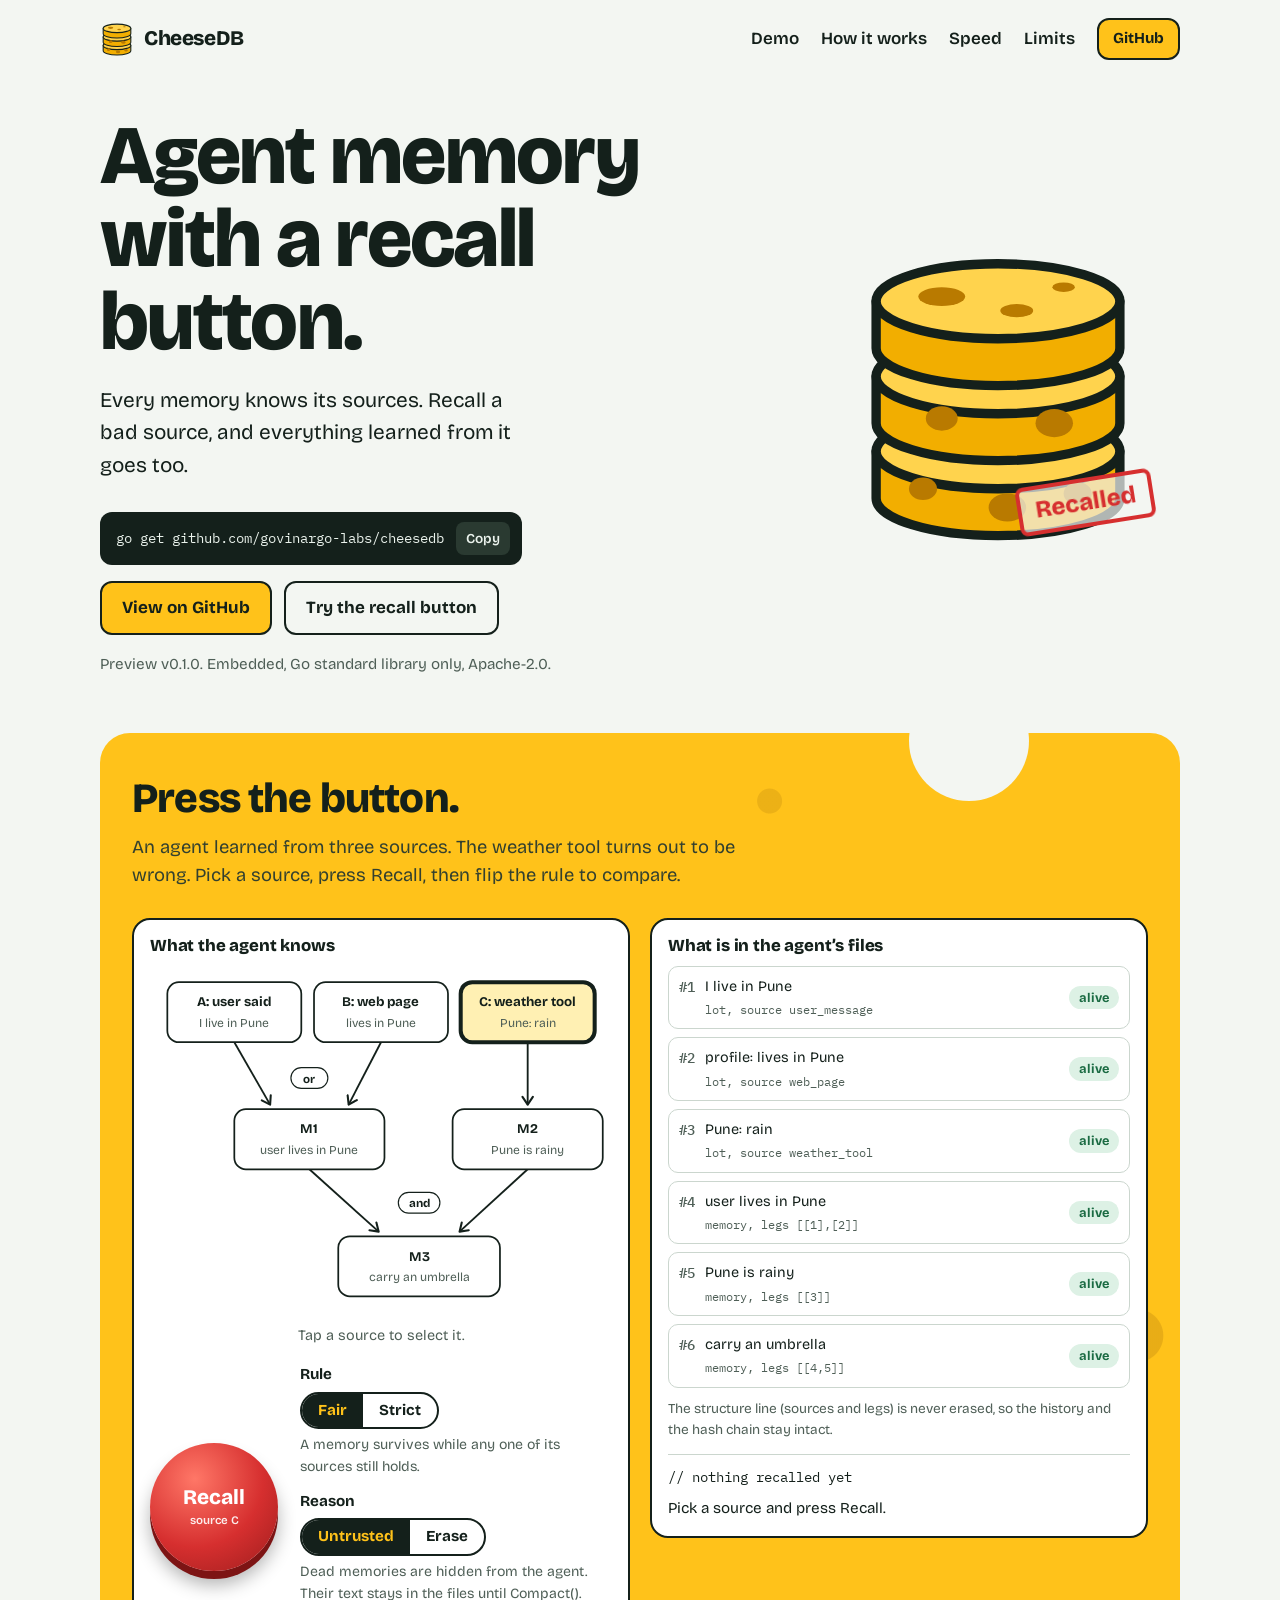
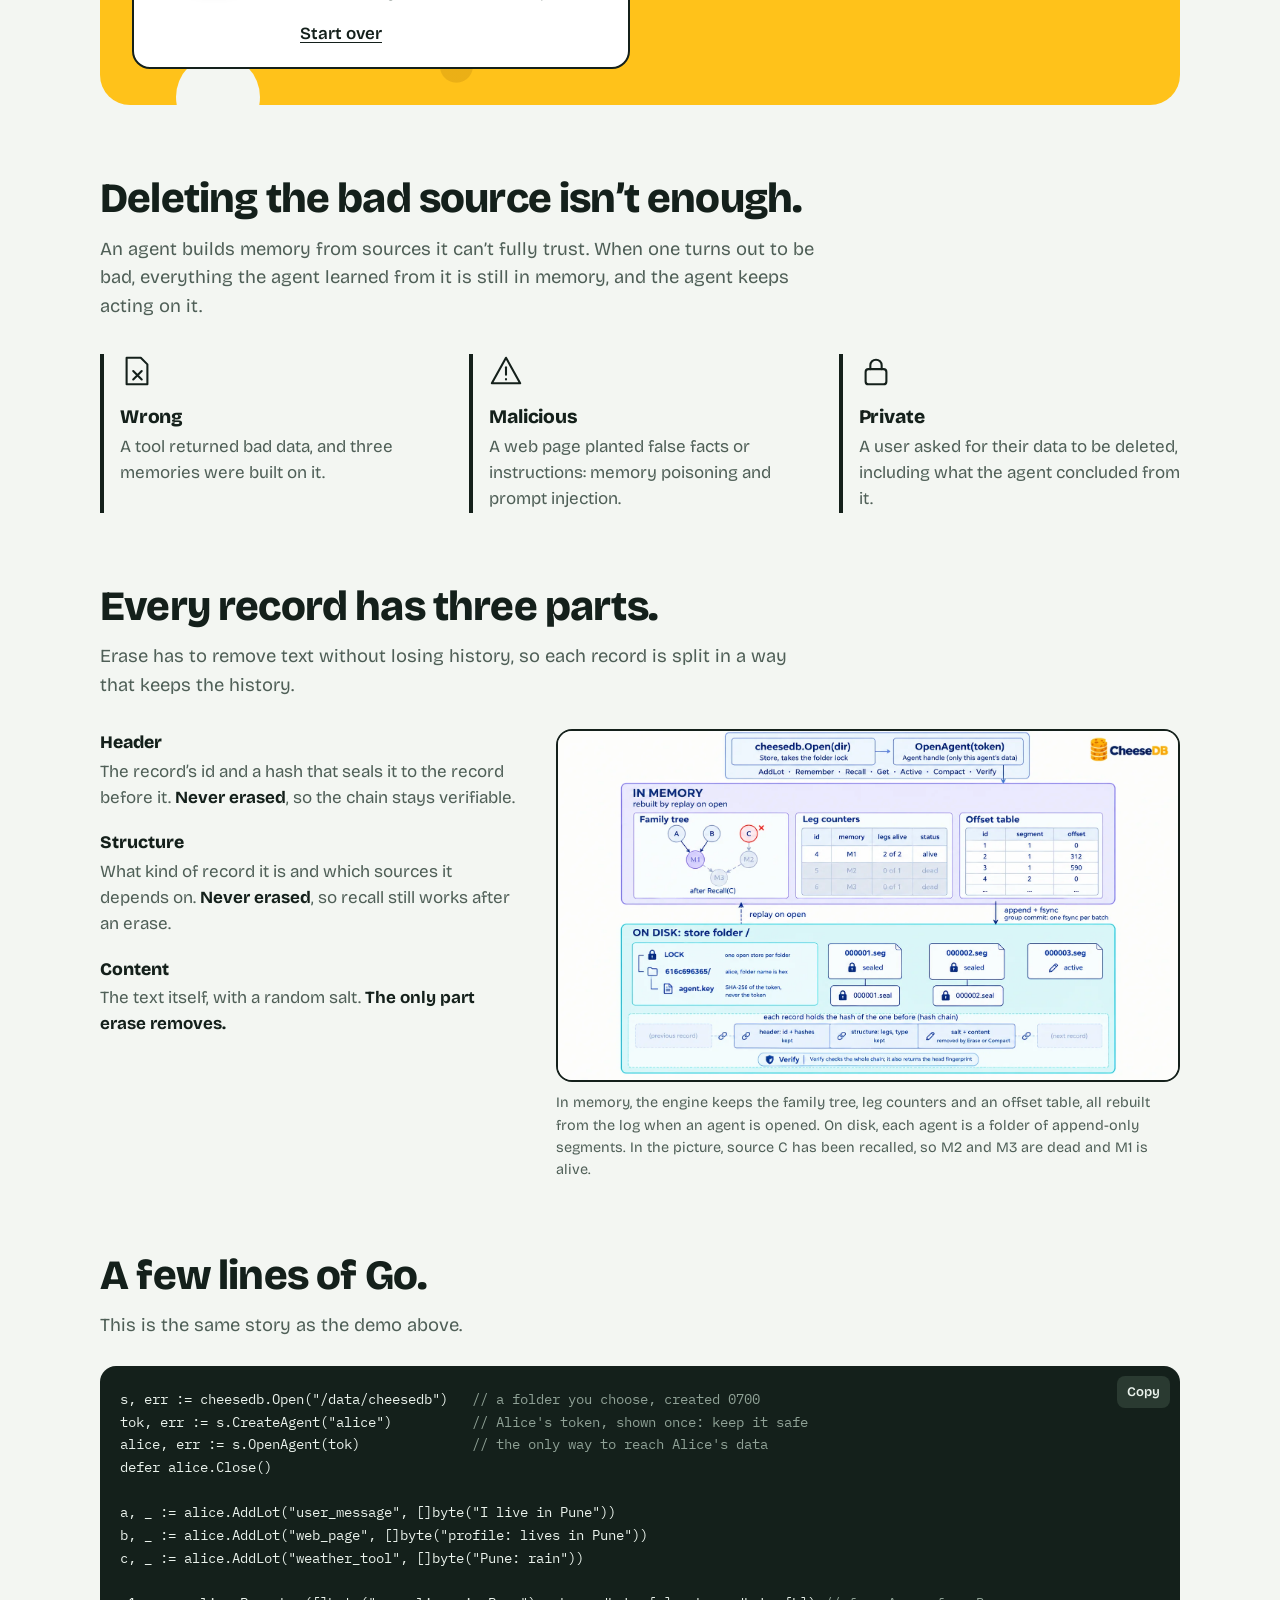
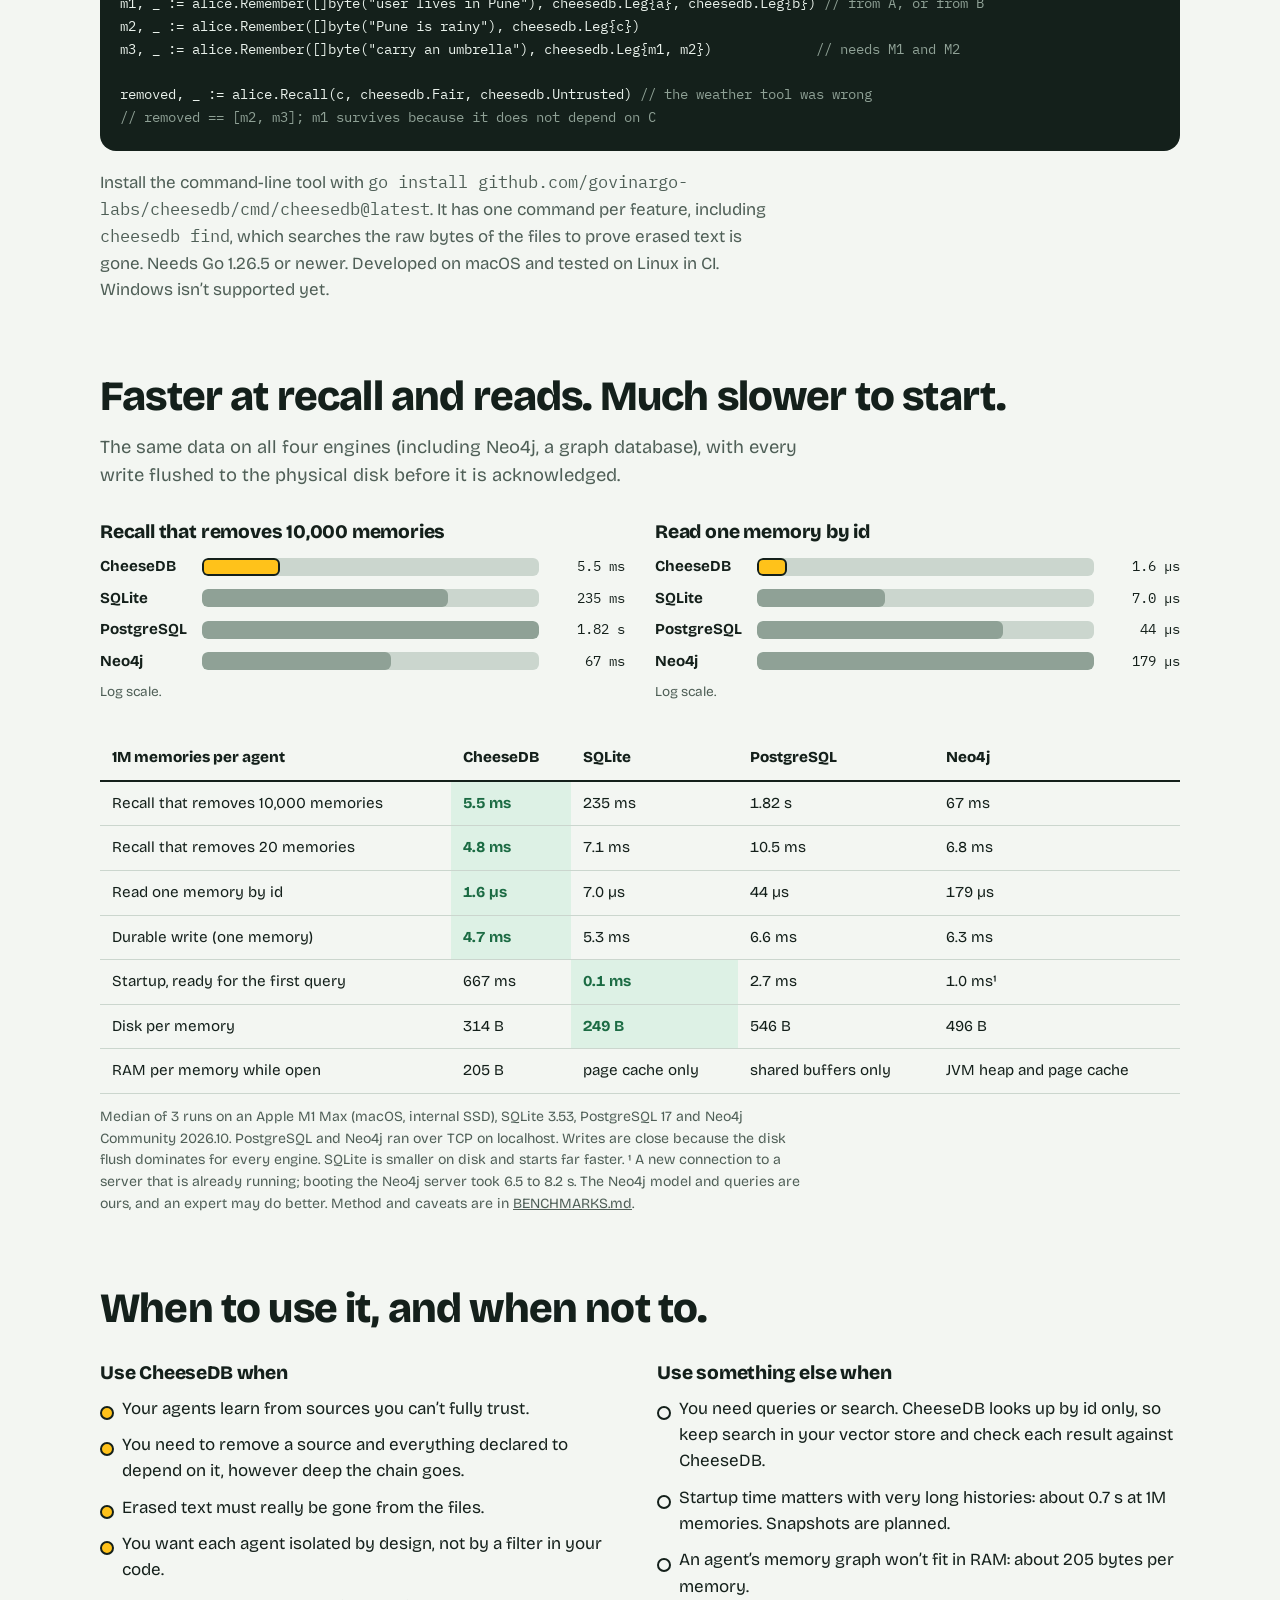
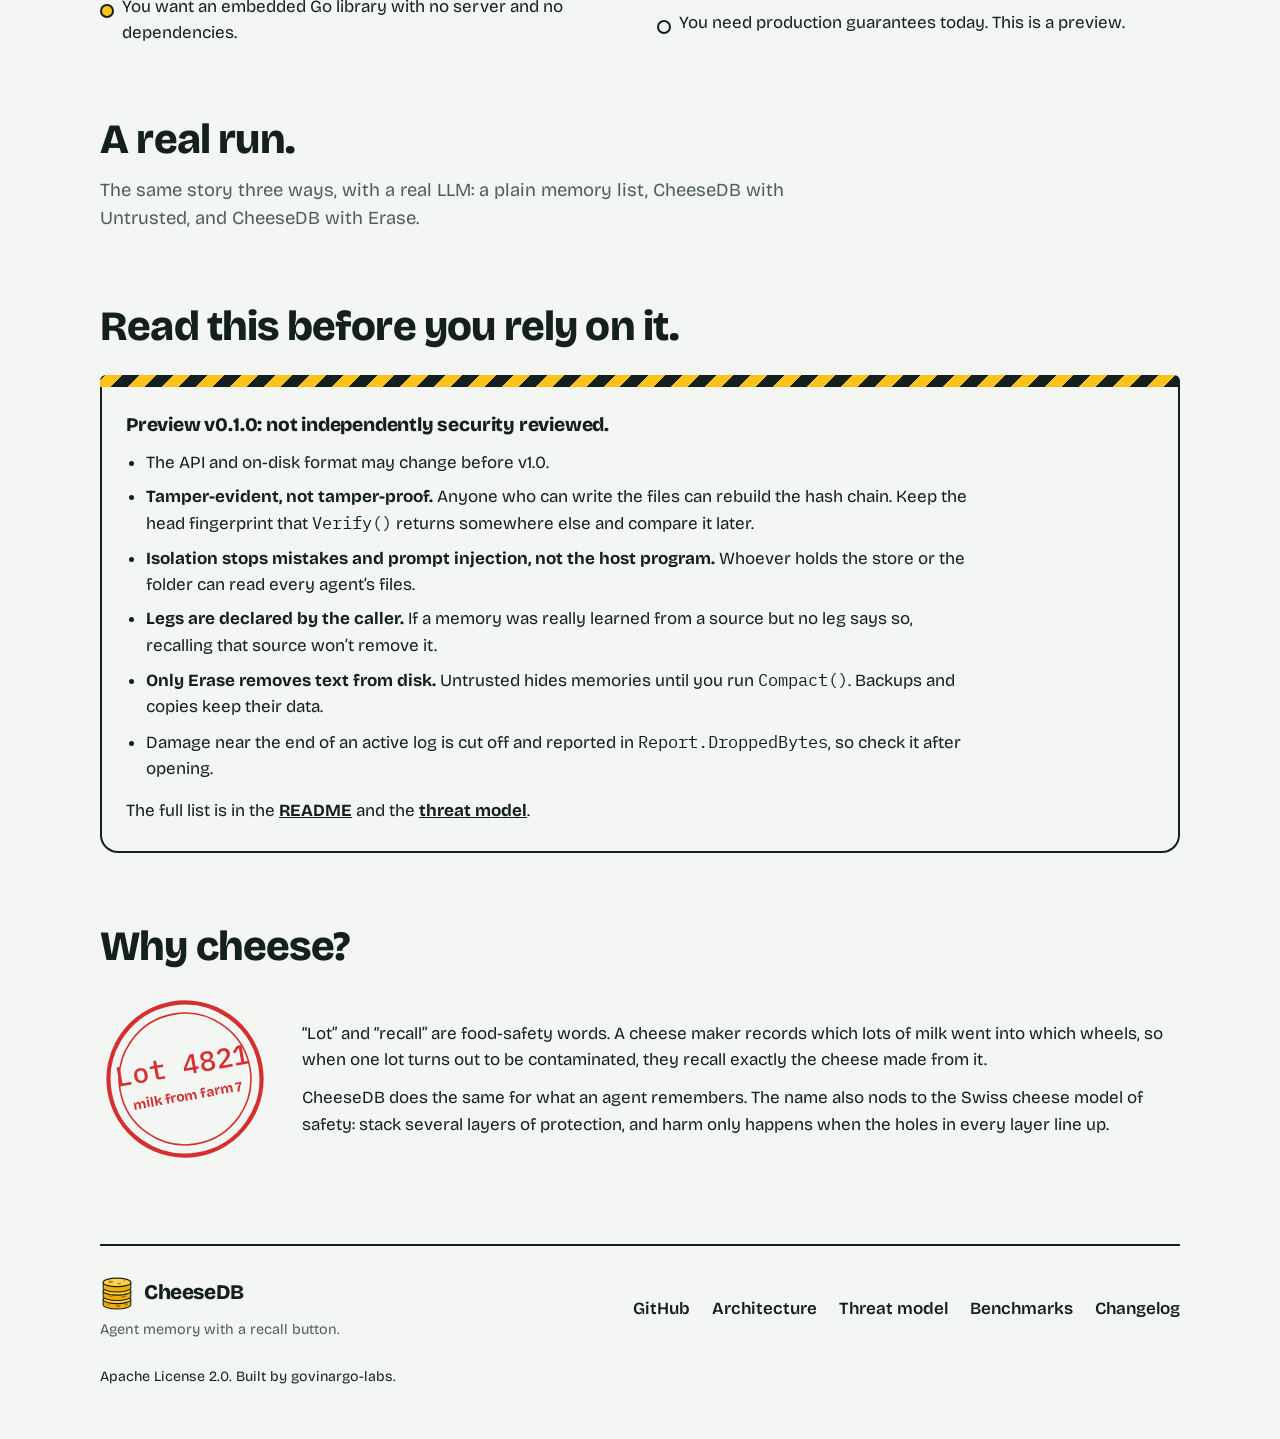
==== docs/index.html @ 422243ce "benchmarks updated, now includes neo4j in the mix as it is a graph database and it s index free adja" ====
<!doctype html>
<html lang="en">
<head>
<meta charset="utf-8">
<meta name="viewport" content="width=device-width, initial-scale=1">
<title>CheeseDB: agent memory with a recall button</title>
<meta name="description" content="Every memory knows its sources. Recall a bad source, and everything learned from it goes too. An embedded, append-only, hash-chained memory database for AI agents, written in Go.">
<meta property="og:title" content="CheeseDB: agent memory with a recall button">
<meta property="og:description" content="Every memory knows its sources. Recall a bad source, and everything learned from it goes too.">
<meta property="og:type" content="website">
<meta name="theme-color" content="#F3F6F2" media="(prefers-color-scheme: light)">
<meta name="theme-color" content="#0F1512" media="(prefers-color-scheme: dark)">
<link rel="icon" href="data:image/svg+xml,%3Csvg xmlns=%22http://www.w3.org/2000/svg%22 viewBox=%220 0 64 64%22%3E%3Cpath d=%22M6 44v10a26 8 0 0 0 52 0V44z%22 fill=%22%23F2AE00%22 stroke=%22%2314201B%22 stroke-width=%222%22 stroke-linejoin=%22round%22/%3E%3Cellipse cx=%2232%22 cy=%2244%22 rx=%2226%22 ry=%228%22 fill=%22%23FFD34D%22 stroke=%22%2314201B%22 stroke-width=%222%22/%3E%3Cpath d=%22M6 28v10a26 8 0 0 0 52 0V28z%22 fill=%22%23F2AE00%22 stroke=%22%2314201B%22 stroke-width=%222%22 stroke-linejoin=%22round%22/%3E%3Cellipse cx=%2232%22 cy=%2228%22 rx=%2226%22 ry=%228%22 fill=%22%23FFD34D%22 stroke=%22%2314201B%22 stroke-width=%222%22/%3E%3Cpath d=%22M6 12v10a26 8 0 0 0 52 0V12z%22 fill=%22%23F2AE00%22 stroke=%22%2314201B%22 stroke-width=%222%22 stroke-linejoin=%22round%22/%3E%3Cellipse cx=%2232%22 cy=%2212%22 rx=%2226%22 ry=%228%22 fill=%22%23FFD34D%22 stroke=%22%2314201B%22 stroke-width=%222%22/%3E%3Cellipse cx=%2220%22 cy=%2211%22 rx=%225%22 ry=%222%22 fill=%22%23B97A00%22/%3E%3Cellipse cx=%2236%22 cy=%2214%22 rx=%223.5%22 ry=%221.4%22 fill=%22%23B97A00%22/%3E%3Cellipse cx=%2220%22 cy=%2237%22 rx=%223.4%22 ry=%222.6%22 fill=%22%23B97A00%22/%3E%3Cellipse cx=%2244%22 cy=%2238%22 rx=%224%22 ry=%223%22 fill=%22%23B97A00%22/%3E%3Cellipse cx=%2216%22 cy=%2252%22 rx=%223%22 ry=%222.4%22 fill=%22%23B97A00%22/%3E%3Cellipse cx=%2234%22 cy=%2256%22 rx=%224%22 ry=%223%22 fill=%22%23B97A00%22/%3E%3C/svg%3E">
<link rel="preconnect" href="https://fonts.googleapis.com">
<link rel="preconnect" href="https://fonts.gstatic.com" crossorigin>
<link href="https://fonts.googleapis.com/css2?family=Bricolage+Grotesque:opsz,wght@12..96,400..800&family=IBM+Plex+Mono:wght@400;500&display=swap" rel="stylesheet">
<style>
:root{
  --paper:#F3F6F2; --surface:#FFFFFF; --ink:#14201B; --muted:#4F5F57; --line:#CBD6CE;
  --cheddar:#FFC21A; --sel-fill:#FFF0B3;
  --red:#C62828; --red-soft:#FBE3E0;
  --green:#1B6B43; --green-soft:#DDF1E5;
  --amber:#7A4F00; --amber-soft:#FFEFC7;
  --slab-ink:#14201B; --btn-red:#D62F2F;
  --code-bg:#14201B; --code-ink:#EAF2EC; --code-dim:#8FA196;
  --font:"Bricolage Grotesque", system-ui, -apple-system, "Segoe UI", Roboto, sans-serif;
  --mono:"IBM Plex Mono", ui-monospace, SFMono-Regular, Menlo, Consolas, monospace;
  color-scheme:light dark;
}
@media (prefers-color-scheme: dark){
  :root{
    --paper:#0F1512; --surface:#18221C; --ink:#EEF3EE; --muted:#A5B5AB; --line:#2C3A32;
    --sel-fill:#4A3A00;
    --red:#FF7A6B; --red-soft:#3A1B18;
    --green:#6CCB92; --green-soft:#16301F;
    --amber:#FFC96B; --amber-soft:#3A2B05;
    --code-bg:#0A0F0C;
  }
}
*{box-sizing:border-box}
html{scroll-behavior:smooth;-webkit-text-size-adjust:100%}
body{margin:0;background:var(--paper);color:var(--ink);font-family:var(--font);font-size:17px;line-height:1.55;font-optical-sizing:auto}
a{color:inherit}
:focus-visible{outline:3px solid var(--ink);outline-offset:3px;border-radius:4px}
.wrap{max-width:1120px;margin:0 auto;padding:0 20px}
.sr{position:absolute;width:1px;height:1px;overflow:hidden;clip:rect(0 0 0 0);white-space:nowrap}
h1,h2,h3{font-weight:800;letter-spacing:-0.02em;line-height:1.05;margin:0}
h1{font-size:clamp(2.7rem,7.2vw,5.2rem);line-height:1}
h2{font-size:clamp(1.8rem,4vw,2.6rem)}
h3{font-size:1.2rem;letter-spacing:-0.01em;line-height:1.2}
p{margin:0}
code,pre,.mono{font-family:var(--mono)}
section{padding:72px 0 0}
.lead{font-size:1.15rem;color:var(--muted);max-width:60ch}

/* nav */
nav{display:flex;align-items:center;justify-content:space-between;gap:16px;padding:18px 0}
.brand{display:flex;align-items:center;gap:10px;text-decoration:none;font-weight:800;font-size:1.3rem;letter-spacing:-0.02em}
.brand svg{width:34px;height:34px}
.navlinks{display:flex;align-items:center;gap:22px;font-weight:600}
.navlinks a{text-decoration:none}
.navlinks a:hover{text-decoration:underline;text-underline-offset:4px}
@media (max-width:760px){.navlinks .hide-s{display:none}}

/* buttons */
.btn{display:inline-flex;align-items:center;justify-content:center;gap:8px;font:inherit;font-weight:700;text-decoration:none;cursor:pointer;padding:12px 20px;border-radius:12px;border:2px solid var(--ink);color:var(--ink);background:transparent;transition:transform .08s}
.btn:active{transform:translateY(2px)}
.btn.primary{background:var(--cheddar);color:#14201B}
.btn.small{padding:7px 14px;font-size:.95rem}

/* hero */
.hero{display:grid;grid-template-columns:1.3fr .7fr;gap:40px;align-items:center;padding-top:36px}
.hero>div{min-width:0}
.hero p.lead{margin-top:22px;font-size:1.3rem;color:var(--ink);max-width:34ch}
.install{margin-top:30px;display:flex;flex-wrap:wrap;gap:12px;align-items:center}
.cmd{min-width:0;display:flex;align-items:center;gap:12px;background:var(--code-bg);color:var(--code-ink);border-radius:12px;padding:10px 12px 10px 16px;font-family:var(--mono);font-size:.9rem;max-width:100%}
.cmd code{min-width:0;overflow-x:auto;white-space:nowrap;scrollbar-width:thin}
.cmd button{font:inherit;font-family:var(--font);font-weight:600;font-size:.85rem;background:#2A3A31;color:#EAF2EC;border:0;border-radius:8px;padding:6px 10px;cursor:pointer;flex:none}
.cmd button:hover{background:#38503f}
.cta-row{margin-top:16px;display:flex;flex-wrap:wrap;gap:12px}
.fine{margin-top:18px;font-size:.95rem;color:var(--muted)}
.art{position:relative;justify-self:center;width:min(100%,300px)}
.art svg{width:100%;height:auto;display:block}
.stamp{position:absolute;right:-6px;bottom:18px;transform:rotate(-9deg);border:4px solid var(--btn-red);color:var(--btn-red);font-weight:800;font-size:1.5rem;padding:2px 14px;border-radius:8px;background:color-mix(in srgb,var(--paper) 70%,transparent);animation:stamp .5s .35s cubic-bezier(.2,1.4,.4,1) both}
@keyframes stamp{from{transform:rotate(-9deg) scale(1.7);opacity:0}to{transform:rotate(-9deg) scale(1);opacity:1}}
@media (max-width:820px){.hero{grid-template-columns:minmax(0,1fr)}.art{width:190px;justify-self:start}}

/* slab (demo) */
.slab{position:relative;overflow:hidden;margin-top:56px;background:
  radial-gradient(circle at 6% 24%,rgba(120,70,0,.17) 0 20px,transparent 21px),
  radial-gradient(circle at 62% 7%,rgba(120,70,0,.14) 0 12px,transparent 13px),
  radial-gradient(circle at 96% 62%,rgba(120,70,0,.17) 0 26px,transparent 27px),
  radial-gradient(circle at 33% 96%,rgba(120,70,0,.15) 0 16px,transparent 17px),
  var(--cheddar);
  color:var(--slab-ink);border-radius:30px;padding:44px 32px 36px}
.slab::before,.slab::after{content:"";position:absolute;border-radius:50%;background:var(--paper)}
.slab::before{width:120px;height:120px;top:-52px;right:14%}
.slab::after{width:84px;height:84px;bottom:-34px;left:7%}
.slab>*{position:relative;z-index:1}
.slab h2{max-width:16ch}
.slab .lead{color:#33402F;margin-top:12px;max-width:52ch}
.demo{display:grid;grid-template-columns:1fr 1fr;gap:20px;margin-top:28px;align-items:start}
@media (max-width:900px){.demo{grid-template-columns:minmax(0,1fr)}.slab{padding:36px 18px 30px;border-radius:24px}}
.card{background:var(--surface);color:var(--ink);border:2px solid var(--slab-ink);border-radius:18px;padding:16px}
.card h3{font-size:1.05rem;margin-bottom:10px}
.tree{width:100%;height:auto;display:block;max-width:520px;margin:0 auto}
.tree text{font-family:var(--font)}
.node rect{fill:var(--surface);stroke:var(--ink);stroke-width:1.5}
.node .t{font-weight:700;font-size:11.5px;fill:var(--ink)}
.node .s{font-size:10.5px;fill:var(--muted)}
.node.lot{cursor:pointer}
.node.lot:hover rect{fill:var(--sel-fill)}
.node.sel rect{fill:var(--sel-fill);stroke-width:3.5}
.node.dead rect{fill:var(--red-soft);stroke:var(--red);stroke-dasharray:4 3}
.node.dead .t,.node.dead .s{fill:var(--red)}
.node:focus-visible rect{stroke-width:4}
@media (max-width:560px){.card{padding:12px}.node .t{font-size:12.5px}.node .s{font-size:11.5px}.lab text{font-size:11px}}
.edge{stroke:var(--ink);stroke-width:1.6;fill:none;marker-end:url(#ah)}
.edge.off{stroke:var(--red);stroke-dasharray:4 4;opacity:.55;marker-end:url(#aho)}
.lab rect{fill:var(--surface);stroke:var(--ink);stroke-width:1}
.lab text{font-size:10px;font-weight:700;fill:var(--ink)}
.hint{font-size:.9rem;color:var(--muted);margin-top:8px;text-align:center}
.controls{display:flex;flex-wrap:wrap;gap:22px;align-items:center;margin-top:16px}
.recall{flex:none;width:128px;height:128px;border-radius:50%;border:0;cursor:pointer;color:#fff;font:inherit;font-weight:800;font-size:1.3rem;line-height:1.1;background:radial-gradient(circle at 35% 28%,#FF7767,var(--btn-red) 55%,#9D1D1D);box-shadow:0 8px 0 #7D1414,0 14px 18px rgba(0,0,0,.3);transition:transform .08s,box-shadow .08s}
.recall:active:not(:disabled){transform:translateY(6px);box-shadow:0 2px 0 #7D1414,0 4px 8px rgba(0,0,0,.3)}
.recall:disabled{cursor:not-allowed;filter:grayscale(.7);opacity:.6;box-shadow:0 4px 0 #7D1414;transform:translateY(3px)}
.recall small{display:block;font-size:.72rem;font-weight:600;opacity:.9;margin-top:4px}
.opts{display:grid;gap:12px;flex:1;min-width:220px}
fieldset{border:0;margin:0;padding:0;min-width:0}
legend{font-weight:700;font-size:.95rem;padding:0;margin-bottom:5px}
.seg{position:relative;display:inline-flex;border:2px solid var(--slab-ink);border-radius:999px;overflow:hidden;background:var(--surface)}
.seg input{position:absolute;opacity:0;pointer-events:none}
.seg label{padding:5px 16px;cursor:pointer;font-weight:700;font-size:.95rem;color:var(--ink)}
.seg input:checked+label{background:var(--slab-ink);color:var(--cheddar)}
.seg input:focus-visible+label{outline:3px solid var(--cheddar);outline-offset:-4px}
.desc{font-size:.88rem;color:var(--muted);margin-top:5px;max-width:34ch;min-height:2.6em}
.linkbtn{font:inherit;font-weight:600;background:none;border:0;color:var(--ink);text-decoration:underline;text-underline-offset:3px;cursor:pointer;padding:4px 0;justify-self:start}
.readout{margin-top:14px;padding-top:12px;border-top:1px solid var(--line)}
.readout pre{margin:0 0 8px;font-size:.88rem;white-space:pre-wrap;color:var(--ink)}
.readout p{font-size:.95rem}
.recs{list-style:none;margin:0;padding:0;display:grid;gap:8px}
.rec{display:grid;grid-template-columns:auto 1fr auto;gap:2px 10px;align-items:center;padding:9px 10px;border:1.5px solid var(--line);border-radius:10px;font-size:.9rem}
.rec .rid{font-family:var(--mono);font-weight:500;color:var(--muted)}
.rec .rmain{min-width:0;overflow-wrap:anywhere}
.rec .rstruct{grid-column:2;font-family:var(--mono);font-size:.78rem;color:var(--muted)}
.rec .chip{grid-column:3;grid-row:1/3;align-self:center}
.rec.hidden{border-style:dashed;border-color:var(--amber)}
.rec.erased,.rec.recalled{border-style:dashed;border-color:var(--red)}
.chip{font-size:.8rem;font-weight:700;padding:2px 10px;border-radius:999px;white-space:nowrap}
.chip.alive{background:var(--green-soft);color:var(--green)}
.chip.hidden{background:var(--amber-soft);color:var(--amber)}
.chip.recalled,.chip.erased{background:var(--red-soft);color:var(--red)}
.redact{display:inline-block;height:.9em;width:7.5em;background:var(--ink);border-radius:3px;vertical-align:-1px}
.diskfoot{font-size:.85rem;color:var(--muted);margin-top:10px}

/* problem */
.problems{display:grid;grid-template-columns:repeat(3,1fr);gap:28px;margin-top:34px}
.problems>div{border-left:4px solid var(--ink);padding-left:16px}
.problems svg{width:34px;height:34px;margin-bottom:8px;stroke:var(--ink);fill:none;stroke-width:2.2;stroke-linecap:round;stroke-linejoin:round}
.problems p{color:var(--muted);margin-top:6px}
@media (max-width:760px){.problems{grid-template-columns:1fr;gap:22px}}

/* how */
.how{display:grid;grid-template-columns:.8fr 1.2fr;gap:40px;margin-top:30px;align-items:start}
@media (max-width:900px){.how{grid-template-columns:minmax(0,1fr)}}
dl{margin:0;display:grid;gap:18px}
dt{font-weight:800;font-size:1.1rem}
dd{margin:2px 0 0;color:var(--muted)}
dd b{color:var(--ink)}
figure{margin:0}
figure img{width:100%;height:auto;display:block;border:2px solid var(--ink);border-radius:16px;background:#fff}
figcaption{font-size:.9rem;color:var(--muted);margin-top:10px;max-width:70ch}

/* code */
.codewrap{position:relative;margin-top:26px}
pre.code{margin:0;background:var(--code-bg);color:var(--code-ink);border-radius:16px;padding:22px 20px;overflow-x:auto;font-size:.86rem;line-height:1.65}
pre.code .c{color:var(--code-dim)}
.codewrap .copy{position:absolute;top:10px;right:10px;font:inherit;font-weight:600;font-size:.82rem;background:#2A3A31;color:#EAF2EC;border:0;border-radius:8px;padding:6px 10px;cursor:pointer}
.codewrap .copy:hover{background:#38503f}
.steps{margin-top:18px;color:var(--muted);max-width:62ch}

/* speed */
.bars{margin-top:30px;display:grid;gap:30px;grid-template-columns:1fr 1fr}
@media (max-width:900px){.bars{grid-template-columns:minmax(0,1fr)}}
.bars h3{margin-bottom:12px}
.bar-row{display:grid;grid-template-columns:92px 1fr 76px;gap:10px;align-items:center;margin-bottom:8px;font-size:.95rem}
.bar-name{font-weight:700}
.track{height:18px;background:var(--line);border-radius:6px;overflow:hidden}
.fill{display:block;height:100%;width:var(--w);background:#8FA196;border-radius:6px}
.fill.win{background:var(--cheddar);border:2px solid var(--ink)}
.bar-val{font-family:var(--mono);font-size:.85rem;text-align:right}
.bars .note{font-size:.85rem;color:var(--muted)}
.scroll{overflow-x:auto;margin-top:34px}
table{border-collapse:collapse;width:100%;min-width:560px;font-size:.95rem}
th,td{text-align:left;padding:10px 12px;border-bottom:1px solid var(--line)}
th{font-weight:800;border-bottom:2px solid var(--ink)}
td.win{background:var(--green-soft);color:var(--green);font-weight:700}
td.num,th.num{font-variant-numeric:tabular-nums}
.tnote{font-size:.88rem;color:var(--muted);margin-top:12px;max-width:80ch}

/* fit */
.fit{display:grid;grid-template-columns:1fr 1fr;gap:34px;margin-top:30px}
@media (max-width:820px){.fit{grid-template-columns:minmax(0,1fr)}}
.fit ul{margin:12px 0 0;padding:0;list-style:none;display:grid;gap:10px}
.fit li{padding-left:22px;position:relative}
.fit li::before{content:"";position:absolute;left:0;top:.62em;width:10px;height:10px;border-radius:50%}
.fit .yes li::before{background:var(--cheddar);border:2px solid var(--ink)}
.fit .no li::before{border:2px solid var(--ink);background:transparent}

/* run screenshot */
.run{margin-top:30px}
.run img{border-color:var(--ink)}

/* limits */
.hazard{height:12px;border-radius:6px 6px 0 0;background:repeating-linear-gradient(-45deg,#14201B 0 12px,var(--cheddar) 12px 24px)}
.notice{border:2px solid var(--ink);border-top:0;border-radius:0 0 18px 18px;padding:26px 24px}
.notice ul{margin:14px 0 0;padding-left:20px;display:grid;gap:8px}
.notice li{max-width:75ch}
.notice a{font-weight:700}

/* name */
.name{display:grid;grid-template-columns:170px 1fr;gap:32px;align-items:center;margin-top:26px}
.name svg{width:170px;height:170px}
@media (max-width:640px){.name{grid-template-columns:minmax(0,1fr)}.name svg{width:130px;height:130px}}
.name p+p{margin-top:12px}

footer{margin-top:80px;padding:30px 0 50px;border-top:2px solid var(--ink)}
.foot{display:flex;flex-wrap:wrap;justify-content:space-between;gap:16px 30px}
.foot nav{padding:0;flex-wrap:wrap;gap:8px 22px;font-weight:600}
.foot a{text-decoration:none}
.foot a:hover{text-decoration:underline;text-underline-offset:4px}
.foot small{color:var(--muted);font-size:.9rem}

@media (prefers-reduced-motion: reduce){
  html{scroll-behavior:auto}
  .stamp{animation:none}
  .btn,.recall{transition:none}
}
</style>
</head>
<body>

<svg width="0" height="0" style="position:absolute" aria-hidden="true" focusable="false">
  <defs>
    <marker id="ah" viewBox="0 0 10 10" refX="8" refY="5" markerWidth="7" markerHeight="7" orient="auto"><path d="M2 1L8 5L2 9" fill="none" style="stroke:var(--ink)" stroke-width="1.6" stroke-linecap="round" stroke-linejoin="round"/></marker>
    <marker id="aho" viewBox="0 0 10 10" refX="8" refY="5" markerWidth="7" markerHeight="7" orient="auto"><path d="M2 1L8 5L2 9" fill="none" style="stroke:var(--red)" stroke-width="1.6" stroke-linecap="round" stroke-linejoin="round"/></marker>
    <symbol id="mark" viewBox="0 0 64 64">
      <path d="M6 44v10a26 8 0 0 0 52 0V44z" fill="#F2AE00" stroke="#14201B" stroke-width="2" stroke-linejoin="round"/>
      <ellipse cx="32" cy="44" rx="26" ry="8" fill="#FFD34D" stroke="#14201B" stroke-width="2"/>
      <path d="M6 28v10a26 8 0 0 0 52 0V28z" fill="#F2AE00" stroke="#14201B" stroke-width="2" stroke-linejoin="round"/>
      <ellipse cx="32" cy="28" rx="26" ry="8" fill="#FFD34D" stroke="#14201B" stroke-width="2"/>
      <path d="M6 12v10a26 8 0 0 0 52 0V12z" fill="#F2AE00" stroke="#14201B" stroke-width="2" stroke-linejoin="round"/>
      <ellipse cx="32" cy="12" rx="26" ry="8" fill="#FFD34D" stroke="#14201B" stroke-width="2"/>
      <ellipse cx="20" cy="11" rx="5" ry="2" fill="#B97A00"/>
      <ellipse cx="36" cy="14" rx="3.5" ry="1.4" fill="#B97A00"/>
      <ellipse cx="46" cy="9" rx="2.4" ry="1" fill="#B97A00"/>
      <ellipse cx="20" cy="37" rx="3.4" ry="2.6" fill="#B97A00"/>
      <ellipse cx="44" cy="38" rx="4" ry="3" fill="#B97A00"/>
      <ellipse cx="16" cy="52" rx="3" ry="2.4" fill="#B97A00"/>
      <ellipse cx="34" cy="56" rx="4" ry="3" fill="#B97A00"/>
      <ellipse cx="49" cy="53" rx="3" ry="2.4" fill="#B97A00"/>
    </symbol>
  </defs>
</svg>

<div class="wrap">
  <nav aria-label="Main">
    <a class="brand" href="#top" id="top"><svg aria-hidden="true"><use href="#mark"/></svg>CheeseDB</a>
    <div class="navlinks">
      <a class="hide-s" href="#demo">Demo</a>
      <a class="hide-s" href="#how">How it works</a>
      <a class="hide-s" href="#speed">Speed</a>
      <a class="hide-s" href="#limits">Limits</a>
      <a class="btn small primary" href="https://github.com/govinargo-labs/cheesedb">GitHub</a>
    </div>
  </nav>

  <header class="hero">
    <div>
      <h1>Agent memory with a recall button.</h1>
      <p class="lead">Every memory knows its sources. Recall a bad source, and everything learned from it goes too.</p>
      <div class="install">
        <div class="cmd"><code>go get github.com/govinargo-labs/cheesedb</code><button type="button" data-copy="go get github.com/govinargo-labs/cheesedb">Copy</button></div>
      </div>
      <div class="cta-row">
        <a class="btn primary" href="https://github.com/govinargo-labs/cheesedb">View on GitHub</a>
        <a class="btn" href="#demo">Try the recall button</a>
      </div>
      <p class="fine">Preview v0.1.0. Embedded, Go standard library only, Apache-2.0.</p>
    </div>
    <div class="art" aria-hidden="true">
      <svg viewBox="0 0 64 64"><use href="#mark"/></svg>
      <div class="stamp">Recalled</div>
    </div>
  </header>

  <section class="slab" id="demo" style="padding-top:44px;margin-top:56px">
    <h2>Press the button.</h2>
    <p class="lead">An agent learned from three sources. The weather tool turns out to be wrong. Pick a source, press Recall, then flip the rule to compare.</p>
    <noscript><p class="lead">The live demo needs JavaScript.</p></noscript>

    <div class="demo">
      <div class="card">
        <h3>What the agent knows</h3>
        <svg class="tree" viewBox="0 0 400 304" role="group" aria-label="Memory tree: sources A, B and C feed memories M1 and M2, which together feed M3">
          <path class="edge" id="e1" d="M73 66 L104 120"/>
          <path class="edge" id="e2" d="M200 66 L172 120"/>
          <path class="edge" id="e3" d="M327 66 L327 120"/>
          <path class="edge" id="e4" d="M138 176 L198 230"/>
          <path class="edge" id="e5" d="M327 176 L268 230"/>
          <g class="lab"><rect x="122" y="88" width="32" height="18" rx="9"/><text x="138" y="101" text-anchor="middle">or</text></g>
          <g class="lab"><rect x="215" y="196" width="36" height="18" rx="9"/><text x="233" y="209" text-anchor="middle">and</text></g>

          <g class="node lot" id="n1" role="button" tabindex="0" aria-label="Select source A, user said"><rect x="15" y="14" width="116" height="52" rx="10"/><text class="t" x="73" y="35" text-anchor="middle">A: user said</text><text class="s" x="73" y="53" text-anchor="middle">I live in Pune</text></g>
          <g class="node lot" id="n2" role="button" tabindex="0" aria-label="Select source B, web page"><rect x="142" y="14" width="116" height="52" rx="10"/><text class="t" x="200" y="35" text-anchor="middle">B: web page</text><text class="s" x="200" y="53" text-anchor="middle">lives in Pune</text></g>
          <g class="node lot" id="n3" role="button" tabindex="0" aria-label="Select source C, weather tool"><rect x="269" y="14" width="116" height="52" rx="10"/><text class="t" x="327" y="35" text-anchor="middle">C: weather tool</text><text class="s" x="327" y="53" text-anchor="middle">Pune: rain</text></g>

          <g class="node" id="n4"><rect x="73" y="124" width="130" height="52" rx="10"/><text class="t" x="138" y="145" text-anchor="middle">M1</text><text class="s" x="138" y="163" text-anchor="middle">user lives in Pune</text></g>
          <g class="node" id="n5"><rect x="262" y="124" width="130" height="52" rx="10"/><text class="t" x="327" y="145" text-anchor="middle">M2</text><text class="s" x="327" y="163" text-anchor="middle">Pune is rainy</text></g>
          <g class="node" id="n6"><rect x="163" y="234" width="140" height="52" rx="10"/><text class="t" x="233" y="255" text-anchor="middle">M3</text><text class="s" x="233" y="273" text-anchor="middle">carry an umbrella</text></g>
        </svg>
        <p class="hint">Tap a source to select it.</p>

        <div class="controls">
          <button class="recall" id="recallBtn" type="button">Recall<small id="recallSub">source C</small></button>
          <div class="opts">
            <fieldset>
              <legend>Rule</legend>
              <div class="seg">
                <input type="radio" name="rule" id="rule-fair" value="fair" checked><label for="rule-fair">Fair</label>
                <input type="radio" name="rule" id="rule-strict" value="strict"><label for="rule-strict">Strict</label>
              </div>
              <p class="desc" id="ruleDesc"></p>
            </fieldset>
            <fieldset>
              <legend>Reason</legend>
              <div class="seg">
                <input type="radio" name="reason" id="reason-untrusted" value="untrusted" checked><label for="reason-untrusted">Untrusted</label>
                <input type="radio" name="reason" id="reason-erase" value="erase"><label for="reason-erase">Erase</label>
              </div>
              <p class="desc" id="reasonDesc"></p>
            </fieldset>
            <button class="linkbtn" id="resetBtn" type="button">Start over</button>
          </div>
        </div>
      </div>

      <div class="card">
        <h3>What is in the agent’s files</h3>
        <ul class="recs" id="recs"></ul>
        <p class="diskfoot">The structure line (sources and legs) is never erased, so the history and the hash chain stay intact.</p>
        <div class="readout" aria-live="polite">
          <pre id="calls"></pre>
          <p id="result"></p>
        </div>
      </div>
    </div>
  </section>

  <section id="why">
    <h2>Deleting the bad source isn’t enough.</h2>
    <p class="lead" style="margin-top:14px">An agent builds memory from sources it can’t fully trust. When one turns out to be bad, everything the agent learned from it is still in memory, and the agent keeps acting on it.</p>
    <div class="problems">
      <div>
        <svg viewBox="0 0 36 36" aria-hidden="true"><path d="M7 4h15l7 7v21H7z"/><path d="M14 18l9 9M23 18l-9 9"/></svg>
        <h3>Wrong</h3>
        <p>A tool returned bad data, and three memories were built on it.</p>
      </div>
      <div>
        <svg viewBox="0 0 36 36" aria-hidden="true"><path d="M18 4L33 31H3z"/><path d="M18 14v8"/><path d="M18 26.5v.5"/></svg>
        <h3>Malicious</h3>
        <p>A web page planted false facts or instructions: memory poisoning and prompt injection.</p>
      </div>
      <div>
        <svg viewBox="0 0 36 36" aria-hidden="true"><rect x="7" y="16" width="22" height="16" rx="3"/><path d="M12 16v-4a6 6 0 0 1 12 0v4"/></svg>
        <h3>Private</h3>
        <p>A user asked for their data to be deleted, including what the agent concluded from it.</p>
      </div>
    </div>
  </section>

  <section id="how">
    <h2>Every record has three parts.</h2>
    <p class="lead" style="margin-top:14px">Erase has to remove text without losing history, so each record is split in a way that keeps the history.</p>
    <div class="how">
      <dl>
        <div><dt>Header</dt><dd>The record’s id and a hash that seals it to the record before it. <b>Never erased</b>, so the chain stays verifiable.</dd></div>
        <div><dt>Structure</dt><dd>What kind of record it is and which sources it depends on. <b>Never erased</b>, so recall still works after an erase.</dd></div>
        <div><dt>Content</dt><dd>The text itself, with a random salt. <b>The only part erase removes.</b></dd></div>
      </dl>
      <figure>
        <img src="[data-uri]" width="1671" height="941" alt="CheeseDB internals. Top: cheesedb.Open(dir) opens the store, then OpenAgent(token) returns an agent handle with AddLot, Remember, Recall, Get, Active, Compact and Verify. In memory, rebuilt by replay: the family tree, leg counters and an offset table. On disk, the store folder holds a LOCK file and one folder per agent with agent.key, sealed segment files with their seal files, and one active segment. Below, one record split into header, structure and content, linked to its neighbours by the hash chain." loading="lazy">
        <figcaption>In memory, the engine keeps the family tree, leg counters and an offset table, all rebuilt from the log when an agent is opened. On disk, each agent is a folder of append-only segments. In the picture, source C has been recalled, so M2 and M3 are dead and M1 is alive.</figcaption>
      </figure>
    </div>
  </section>

  <section id="example">
    <h2>A few lines of Go.</h2>
    <p class="lead" style="margin-top:14px">This is the same story as the demo above.</p>
    <div class="codewrap">
      <button class="copy" type="button" data-copy-target="#code">Copy</button>
<pre class="code" id="code" tabindex="0"><code>s, err := cheesedb.Open("/data/cheesedb")   <span class="c">// a folder you choose, created 0700</span>
tok, err := s.CreateAgent("alice")          <span class="c">// Alice's token, shown once: keep it safe</span>
alice, err := s.OpenAgent(tok)              <span class="c">// the only way to reach Alice's data</span>
defer alice.Close()

a, _ := alice.AddLot("user_message", []byte("I live in Pune"))
b, _ := alice.AddLot("web_page", []byte("profile: lives in Pune"))
c, _ := alice.AddLot("weather_tool", []byte("Pune: rain"))

m1, _ := alice.Remember([]byte("user lives in Pune"), cheesedb.Leg{a}, cheesedb.Leg{b}) <span class="c">// from A, or from B</span>
m2, _ := alice.Remember([]byte("Pune is rainy"), cheesedb.Leg{c})
m3, _ := alice.Remember([]byte("carry an umbrella"), cheesedb.Leg{m1, m2})             <span class="c">// needs M1 and M2</span>

removed, _ := alice.Recall(c, cheesedb.Fair, cheesedb.Untrusted) <span class="c">// the weather tool was wrong</span>
<span class="c">// removed == [m2, m3]; m1 survives because it does not depend on C</span></code></pre>
    </div>
    <p class="steps">Install the command-line tool with <code>go install github.com/govinargo-labs/cheesedb/cmd/cheesedb@latest</code>. It has one command per feature, including <code>cheesedb find</code>, which searches the raw bytes of the files to prove erased text is gone. Needs Go 1.26.5 or newer. Developed on macOS and tested on Linux in CI. Windows isn’t supported yet.</p>
  </section>

  <section id="speed">
    <h2>Faster at recall and reads. Much slower to start.</h2>
    <p class="lead" style="margin-top:14px">The same data on all four engines (including Neo4j, a graph database), with every write flushed to the physical disk before it is acknowledged.</p>

    <div class="bars">
      <div role="img" aria-label="Recall that removes 10,000 memories: CheeseDB 5.5 milliseconds, SQLite 235 milliseconds, PostgreSQL 1.82 seconds, Neo4j 67 milliseconds">
        <h3>Recall that removes 10,000 memories</h3>
        <div class="bar-row"><span class="bar-name">CheeseDB</span><span class="track"><span class="fill win" style="--w:23%"></span></span><span class="bar-val">5.5 ms</span></div>
        <div class="bar-row"><span class="bar-name">SQLite</span><span class="track"><span class="fill" style="--w:73%"></span></span><span class="bar-val">235 ms</span></div>
        <div class="bar-row"><span class="bar-name">PostgreSQL</span><span class="track"><span class="fill" style="--w:100%"></span></span><span class="bar-val">1.82 s</span></div>
        <div class="bar-row"><span class="bar-name">Neo4j</span><span class="track"><span class="fill" style="--w:56%"></span></span><span class="bar-val">67 ms</span></div>
        <p class="note">Log scale.</p>
      </div>
      <div role="img" aria-label="Read one memory by id: CheeseDB 1.6 microseconds, SQLite 7.0 microseconds, PostgreSQL 44 microseconds, Neo4j 179 microseconds">
        <h3>Read one memory by id</h3>
        <div class="bar-row"><span class="bar-name">CheeseDB</span><span class="track"><span class="fill win" style="--w:9%"></span></span><span class="bar-val">1.6 µs</span></div>
        <div class="bar-row"><span class="bar-name">SQLite</span><span class="track"><span class="fill" style="--w:38%"></span></span><span class="bar-val">7.0 µs</span></div>
        <div class="bar-row"><span class="bar-name">PostgreSQL</span><span class="track"><span class="fill" style="--w:73%"></span></span><span class="bar-val">44 µs</span></div>
        <div class="bar-row"><span class="bar-name">Neo4j</span><span class="track"><span class="fill" style="--w:100%"></span></span><span class="bar-val">179 µs</span></div>
        <p class="note">Log scale.</p>
      </div>
    </div>

    <div class="scroll">
      <table>
        <thead><tr><th>1M memories per agent</th><th class="num">CheeseDB</th><th class="num">SQLite</th><th class="num">PostgreSQL</th><th class="num">Neo4j</th></tr></thead>
        <tbody>
          <tr><td>Recall that removes 10,000 memories</td><td class="num win">5.5 ms</td><td class="num">235 ms</td><td class="num">1.82 s</td><td class="num">67 ms</td></tr>
          <tr><td>Recall that removes 20 memories</td><td class="num win">4.8 ms</td><td class="num">7.1 ms</td><td class="num">10.5 ms</td><td class="num">6.8 ms</td></tr>
          <tr><td>Read one memory by id</td><td class="num win">1.6 µs</td><td class="num">7.0 µs</td><td class="num">44 µs</td><td class="num">179 µs</td></tr>
          <tr><td>Durable write (one memory)</td><td class="num win">4.7 ms</td><td class="num">5.3 ms</td><td class="num">6.6 ms</td><td class="num">6.3 ms</td></tr>
          <tr><td>Startup, ready for the first query</td><td class="num">667 ms</td><td class="num win">0.1 ms</td><td class="num">2.7 ms</td><td class="num">1.0 ms¹</td></tr>
          <tr><td>Disk per memory</td><td class="num">314 B</td><td class="num win">249 B</td><td class="num">546 B</td><td class="num">496 B</td></tr>
          <tr><td>RAM per memory while open</td><td class="num">205 B</td><td class="num">page cache only</td><td class="num">shared buffers only</td><td class="num">JVM heap and page cache</td></tr>
        </tbody>
      </table>
    </div>
    <p class="tnote">Median of 3 runs on an Apple M1 Max (macOS, internal SSD), SQLite 3.53, PostgreSQL 17 and Neo4j Community 2026.10. PostgreSQL and Neo4j ran over TCP on localhost. Writes are close because the disk flush dominates for every engine. SQLite is smaller on disk and starts far faster. ¹ A new connection to a server that is already running; booting the Neo4j server took 6.5 to 8.2 s. The Neo4j model and queries are ours, and an expert may do better. Method and caveats are in <a href="https://github.com/govinargo-labs/cheesedb/blob/main/BENCHMARKS.md">BENCHMARKS.md</a>.</p>
  </section>

  <section id="fit">
    <h2>When to use it, and when not to.</h2>
    <div class="fit">
      <div class="yes">
        <h3>Use CheeseDB when</h3>
        <ul>
          <li>Your agents learn from sources you can’t fully trust.</li>
          <li>You need to remove a source and everything declared to depend on it, however deep the chain goes.</li>
          <li>Erased text must really be gone from the files.</li>
          <li>You want each agent isolated by design, not by a filter in your code.</li>
          <li>You want an embedded Go library with no server and no dependencies.</li>
        </ul>
      </div>
      <div class="no">
        <h3>Use something else when</h3>
        <ul>
          <li>You need queries or search. CheeseDB looks up by id only, so keep search in your vector store and check each result against CheeseDB.</li>
          <li>Startup time matters with very long histories: about 0.7 s at 1M memories. Snapshots are planned.</li>
          <li>An agent’s memory graph won’t fit in RAM: about 205 bytes per memory.</li>
          <li>You need production guarantees today. This is a preview.</li>
        </ul>
      </div>
    </div>
  </section>

  <section id="run">
    <h2>A real run.</h2>
    <p class="lead" style="margin-top:14px">The same story three ways, with a real LLM: a plain memory list, CheeseDB with Untrusted, and CheeseDB with Erase.</p>
    <figure class="run">
      <img src="https://github.com/govinargo-labs/cheesedb/raw/main/docs/demo.png" alt="Output of the cheesedb demo command. An agent learns from three sources, then the weather tool is removed three ways. A table compares whether the model still uses the bad data and whether the bad text is still in the files." loading="lazy" onerror="this.closest('figure').hidden=true">
      <figcaption>With a plain list, the model still answers from the bad forecast. With Untrusted, it stops using it, but the text stays in the files. With Erase, the text is gone from the files too.</figcaption>
    </figure>
  </section>

  <section id="limits">
    <h2>Read this before you rely on it.</h2>
    <div style="margin-top:26px">
      <div class="hazard" aria-hidden="true"></div>
      <div class="notice">
        <h3>Preview v0.1.0: not independently security reviewed.</h3>
        <ul>
          <li>The API and on-disk format may change before v1.0.</li>
          <li><b>Tamper-evident, not tamper-proof.</b> Anyone who can write the files can rebuild the hash chain. Keep the head fingerprint that <code>Verify()</code> returns somewhere else and compare it later.</li>
          <li><b>Isolation stops mistakes and prompt injection, not the host program.</b> Whoever holds the store or the folder can read every agent’s files.</li>
          <li><b>Legs are declared by the caller.</b> If a memory was really learned from a source but no leg says so, recalling that source won’t remove it.</li>
          <li><b>Only Erase removes text from disk.</b> Untrusted hides memories until you run <code>Compact()</code>. Backups and copies keep their data.</li>
          <li>Damage near the end of an active log is cut off and reported in <code>Report.DroppedBytes</code>, so check it after opening.</li>
        </ul>
        <p style="margin-top:16px">The full list is in the <a href="https://github.com/govinargo-labs/cheesedb#limits">README</a> and the <a href="https://github.com/govinargo-labs/cheesedb/blob/main/THREAT_MODEL.md">threat model</a>.</p>
      </div>
    </div>
  </section>

  <section id="name">
    <h2>Why cheese?</h2>
    <div class="name">
      <svg viewBox="0 0 160 160" role="img" aria-label="A round stamp reading Lot 4821, milk from farm 7">
        <g transform="rotate(-10 80 80)">
          <circle cx="80" cy="80" r="72" fill="none" stroke="var(--btn-red)" stroke-width="4"/>
          <circle cx="80" cy="80" r="62" fill="none" stroke="var(--btn-red)" stroke-width="1.5"/>
          <text x="80" y="76" text-anchor="middle" font-family="var(--mono)" font-weight="500" font-size="26" fill="var(--btn-red)">Lot 4821</text>
          <text x="80" y="100" text-anchor="middle" font-family="var(--font)" font-weight="700" font-size="13" fill="var(--btn-red)">milk from farm 7</text>
        </g>
      </svg>
      <div>
        <p>“Lot” and “recall” are food-safety words. A cheese maker records which lots of milk went into which wheels, so when one lot turns out to be contaminated, they recall exactly the cheese made from it.</p>
        <p>CheeseDB does the same for what an agent remembers. The name also nods to the Swiss cheese model of safety: stack several layers of protection, and harm only happens when the holes in every layer line up.</p>
      </div>
    </div>
  </section>

  <footer>
    <div class="foot">
      <div>
        <a class="brand" href="#top"><svg aria-hidden="true"><use href="#mark"/></svg>CheeseDB</a>
        <p style="margin-top:6px"><small>Agent memory with a recall button.</small></p>
      </div>
      <nav aria-label="Project links">
        <a href="https://github.com/govinargo-labs/cheesedb">GitHub</a>
        <a href="https://github.com/govinargo-labs/cheesedb/blob/main/ARCHITECTURE.md">Architecture</a>
        <a href="https://github.com/govinargo-labs/cheesedb/blob/main/THREAT_MODEL.md">Threat model</a>
        <a href="https://github.com/govinargo-labs/cheesedb/blob/main/BENCHMARKS.md">Benchmarks</a>
        <a href="https://github.com/govinargo-labs/cheesedb/blob/main/CHANGELOG.md">Changelog</a>
      </nav>
    </div>
    <p style="margin-top:20px"><small>Apache License 2.0. Built by govinargo-labs.</small></p>
  </footer>
</div>

<script>
(function(){
  var NODES = [
    {id:1,k:'lot',key:'A',type:'user_message',text:'I live in Pune',sub:'I live in Pune',name:'user said'},
    {id:2,k:'lot',key:'B',type:'web_page',text:'profile: lives in Pune',sub:'lives in Pune',name:'web page'},
    {id:3,k:'lot',key:'C',type:'weather_tool',text:'Pune: rain',sub:'Pune: rain',name:'weather tool'},
    {id:4,k:'mem',key:'M1',text:'user lives in Pune',sub:'user lives in Pune',legs:[[1],[2]]},
    {id:5,k:'mem',key:'M2',text:'Pune is rainy',sub:'Pune is rainy',legs:[[3]]},
    {id:6,k:'mem',key:'M3',text:'carry an umbrella',sub:'carry an umbrella',legs:[[4,5]]}
  ];
  var EDGES = [['e1',1,4],['e2',2,4],['e3',3,5],['e4',4,6],['e5',5,6]];
  var DESC = {
    fair:'A memory survives while any one of its sources still holds.',
    strict:'A memory dies if the recalled source appears anywhere in its history.',
    untrusted:'Dead memories are hidden from the agent. Their text stays in the files until Compact().',
    erase:'The text of the source and every dead memory is removed from the files.'
  };
  var state = {sel:3, recalls:[], rule:'fair', reason:'untrusted'};
  function $(s){return document.querySelector(s)}
  function byId(id){return NODES.filter(function(n){return n.id===id})[0]}
  function cap(s){return s.charAt(0).toUpperCase()+s.slice(1)}

  function deadSet(){
    var dead = {}; state.recalls.forEach(function(id){dead[id]=true});
    var changed = true;
    while(changed){
      changed = false;
      NODES.forEach(function(n){
        if(n.k!=='mem' || dead[n.id]) return;
        var alive;
        if(state.rule==='fair') alive = n.legs.some(function(leg){return leg.every(function(p){return !dead[p]})});
        else alive = n.legs.every(function(leg){return leg.every(function(p){return !dead[p]})});
        if(!alive){dead[n.id]=true; changed=true}
      });
    }
    return dead;
  }

  function render(){
    var dead = deadSet(), erase = state.reason==='erase';

    NODES.forEach(function(n){
      var g = $('#n'+n.id);
      g.classList.toggle('sel', n.k==='lot' && n.id===state.sel);
      g.classList.toggle('dead', !!dead[n.id]);
      g.querySelector('.s').textContent = (dead[n.id] && erase) ? 'text erased' : n.sub;
      if(n.k==='lot') g.setAttribute('aria-pressed', n.id===state.sel ? 'true' : 'false');
    });
    EDGES.forEach(function(e){
      $('#'+e[0]).classList.toggle('off', !!(dead[e[1]] || dead[e[2]]));
    });

    var already = state.recalls.indexOf(state.sel) !== -1;
    var btn = $('#recallBtn');
    btn.disabled = already;
    $('#recallSub').textContent = already ? 'already recalled' : 'source ' + byId(state.sel).key;

    $('#ruleDesc').textContent = DESC[state.rule];
    $('#reasonDesc').textContent = DESC[state.reason];

    var recs = $('#recs'); recs.innerHTML = '';
    NODES.forEach(function(n){
      var li = document.createElement('li');
      var isDead = !!dead[n.id], status, label;
      if(!isDead){status='alive'; label='alive'}
      else if(erase){status='erased'; label='erased'}
      else if(n.k==='lot'){status='recalled'; label='recalled'}
      else {status='hidden'; label='hidden'}
      li.className = 'rec ' + (isDead ? status : '');
      var struct = n.k==='lot' ? 'lot, source ' + n.type : 'memory, legs ' + JSON.stringify(n.legs);
      var content;
      if(isDead && erase) content = '<span class="redact"></span><span class="sr"> erased</span>';
      else content = n.text;
      li.innerHTML = '<span class="rid">#'+n.id+'</span><span class="rmain">'+content+'</span><span class="chip '+status+'">'+label+'</span><span class="rstruct">'+struct+'</span>';
      recs.appendChild(li);
    });

    var calls = state.recalls.map(function(id){return 'Recall('+byId(id).key+', '+cap(state.rule)+', '+cap(state.reason)+')'});
    $('#calls').textContent = calls.length ? calls.join('\n') : '// nothing recalled yet';
    var removed = NODES.filter(function(n){return n.k==='mem' && dead[n.id]}).map(function(n){return n.key});
    var kept = NODES.filter(function(n){return n.k==='mem' && !dead[n.id]}).map(function(n){return n.key});
    var msg;
    if(!state.recalls.length){
      msg = 'Pick a source and press Recall.';
    } else {
      msg = removed.length ? 'Removed ' + removed.join(', ') + '. ' : 'No memory was removed, because each one still has a source that holds. ';
      msg += kept.length ? 'Still alive: ' + kept.join(', ') + '.' : 'No memory is left alive.';
      if(removed.length) msg += erase ? ' Their text is gone from the files.' : ' Their text stays in the files until Compact().';
    }
    $('#result').textContent = msg;
  }

  function select(id){state.sel = id; render()}
  NODES.forEach(function(n){
    if(n.k!=='lot') return;
    var g = $('#n'+n.id);
    g.addEventListener('click', function(){select(n.id)});
    g.addEventListener('keydown', function(ev){
      if(ev.key==='Enter' || ev.key===' '){ev.preventDefault(); select(n.id)}
    });
  });
  $('#recallBtn').addEventListener('click', function(){
    if(state.recalls.indexOf(state.sel)===-1){state.recalls.push(state.sel); render()}
  });
  $('#resetBtn').addEventListener('click', function(){state.recalls=[]; state.sel=3; render()});
  document.querySelectorAll('input[name=rule]').forEach(function(r){r.addEventListener('change', function(){state.rule=r.value; render()})});
  document.querySelectorAll('input[name=reason]').forEach(function(r){r.addEventListener('change', function(){state.reason=r.value; render()})});

  document.querySelectorAll('[data-copy], [data-copy-target]').forEach(function(b){
    b.addEventListener('click', function(){
      var text = b.dataset.copy || document.querySelector(b.dataset.copyTarget).textContent;
      var done = function(){var old=b.textContent; b.textContent='Copied'; setTimeout(function(){b.textContent=old}, 1400)};
      if(navigator.clipboard && navigator.clipboard.writeText){
        navigator.clipboard.writeText(text).then(done, function(){});
      }
    });
  });

  render();
})();
</script>
</body>
</html>
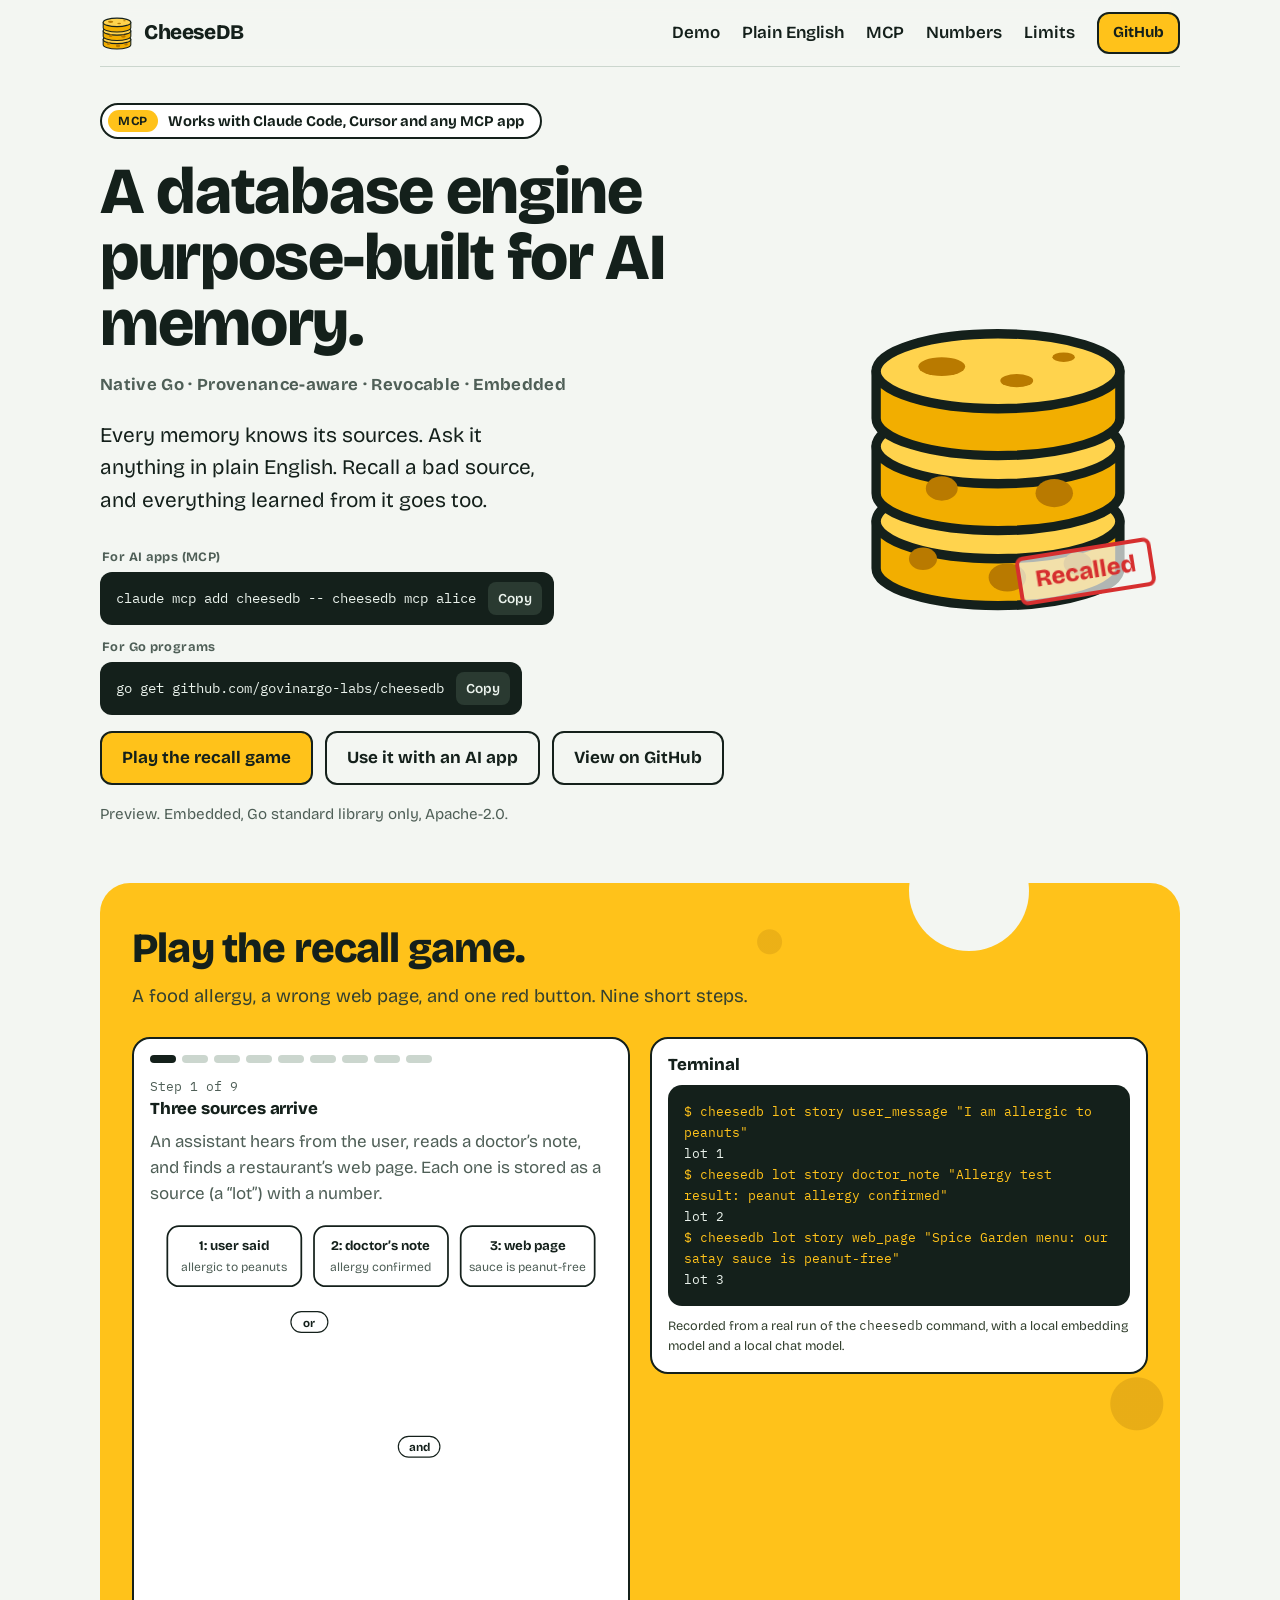
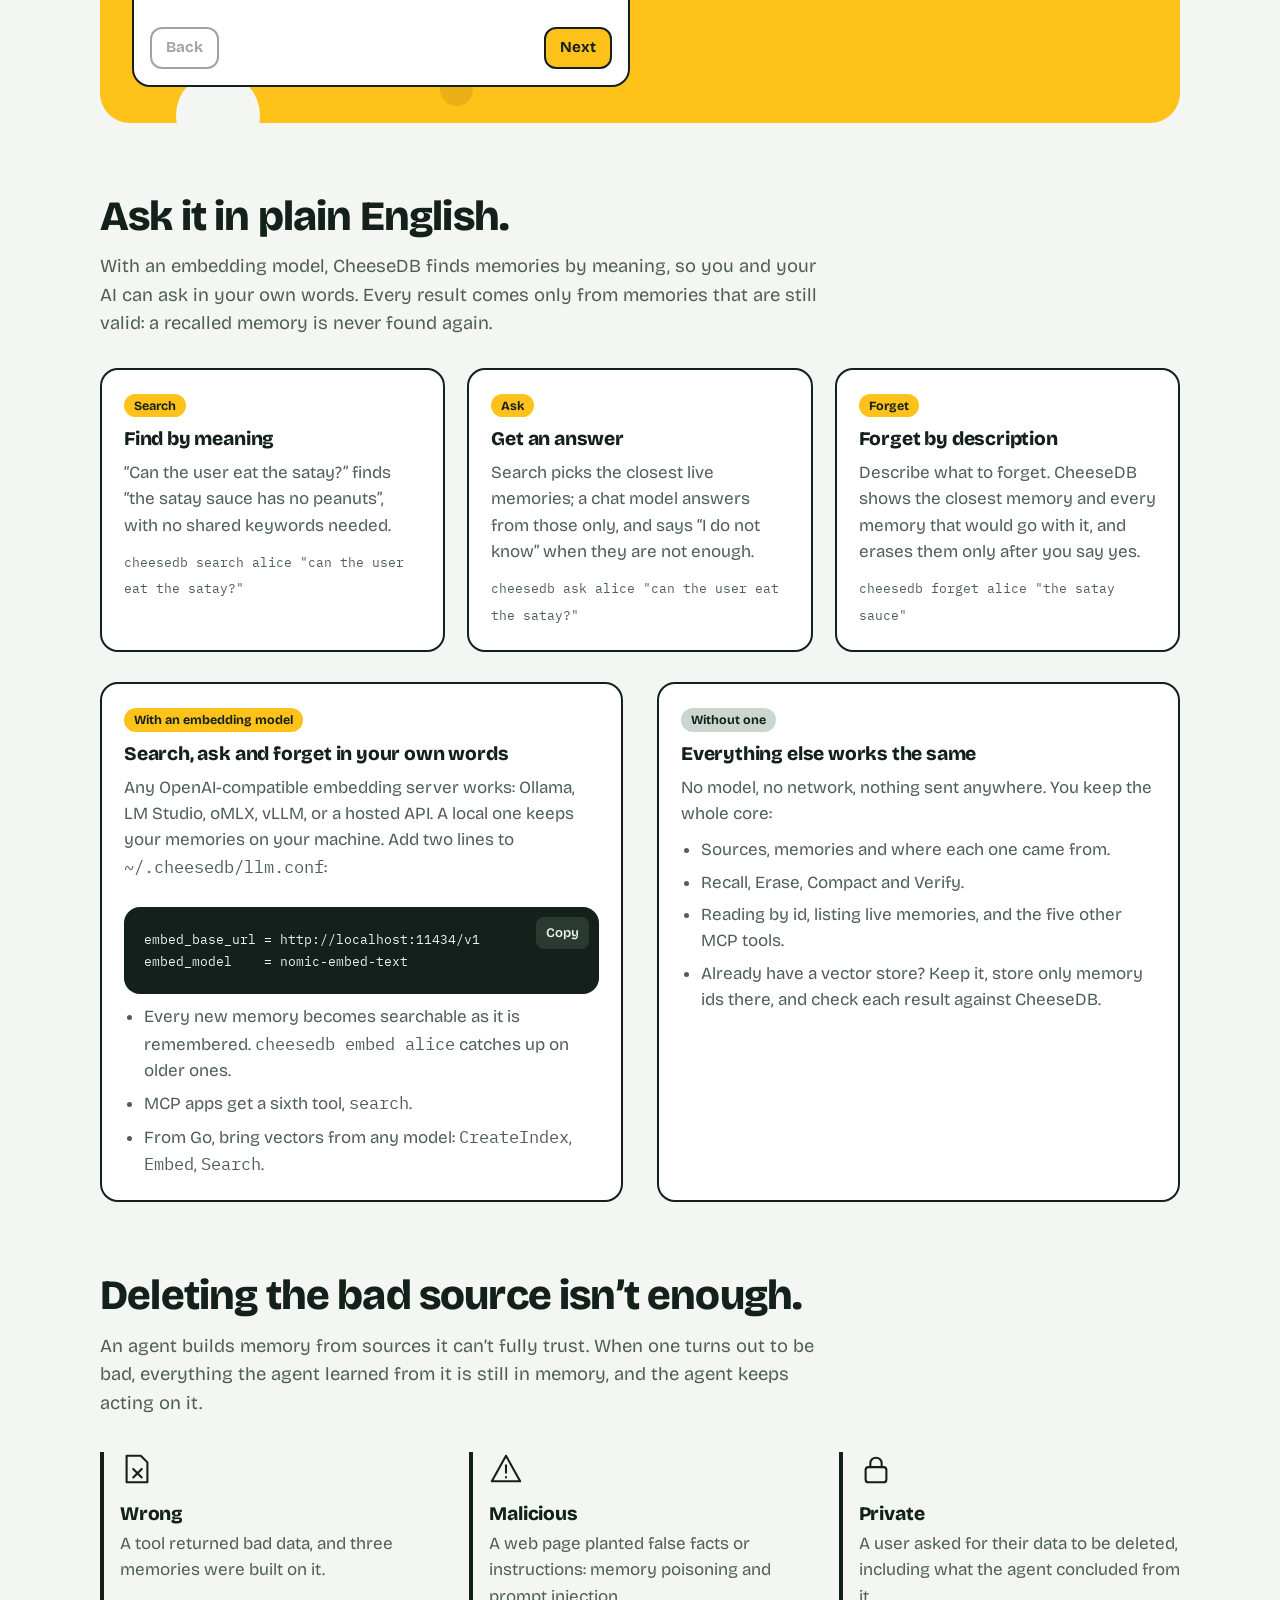
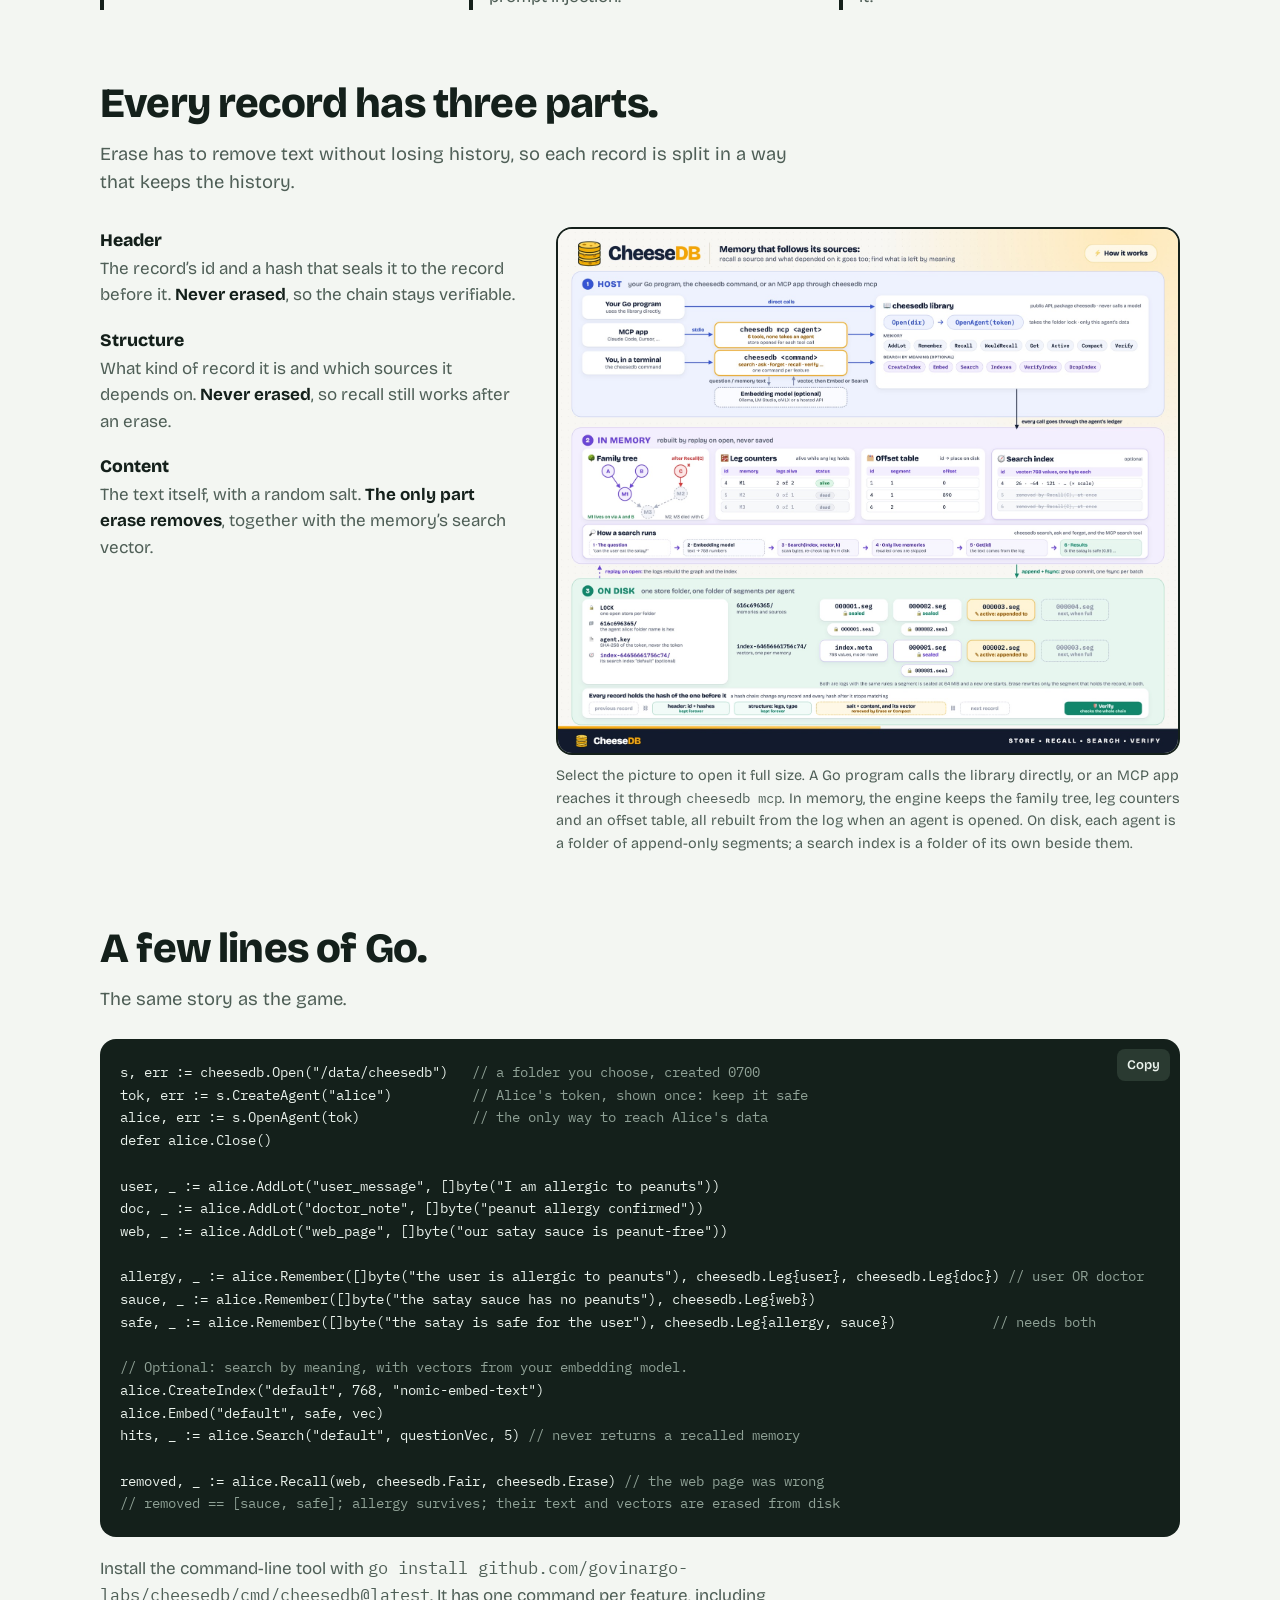
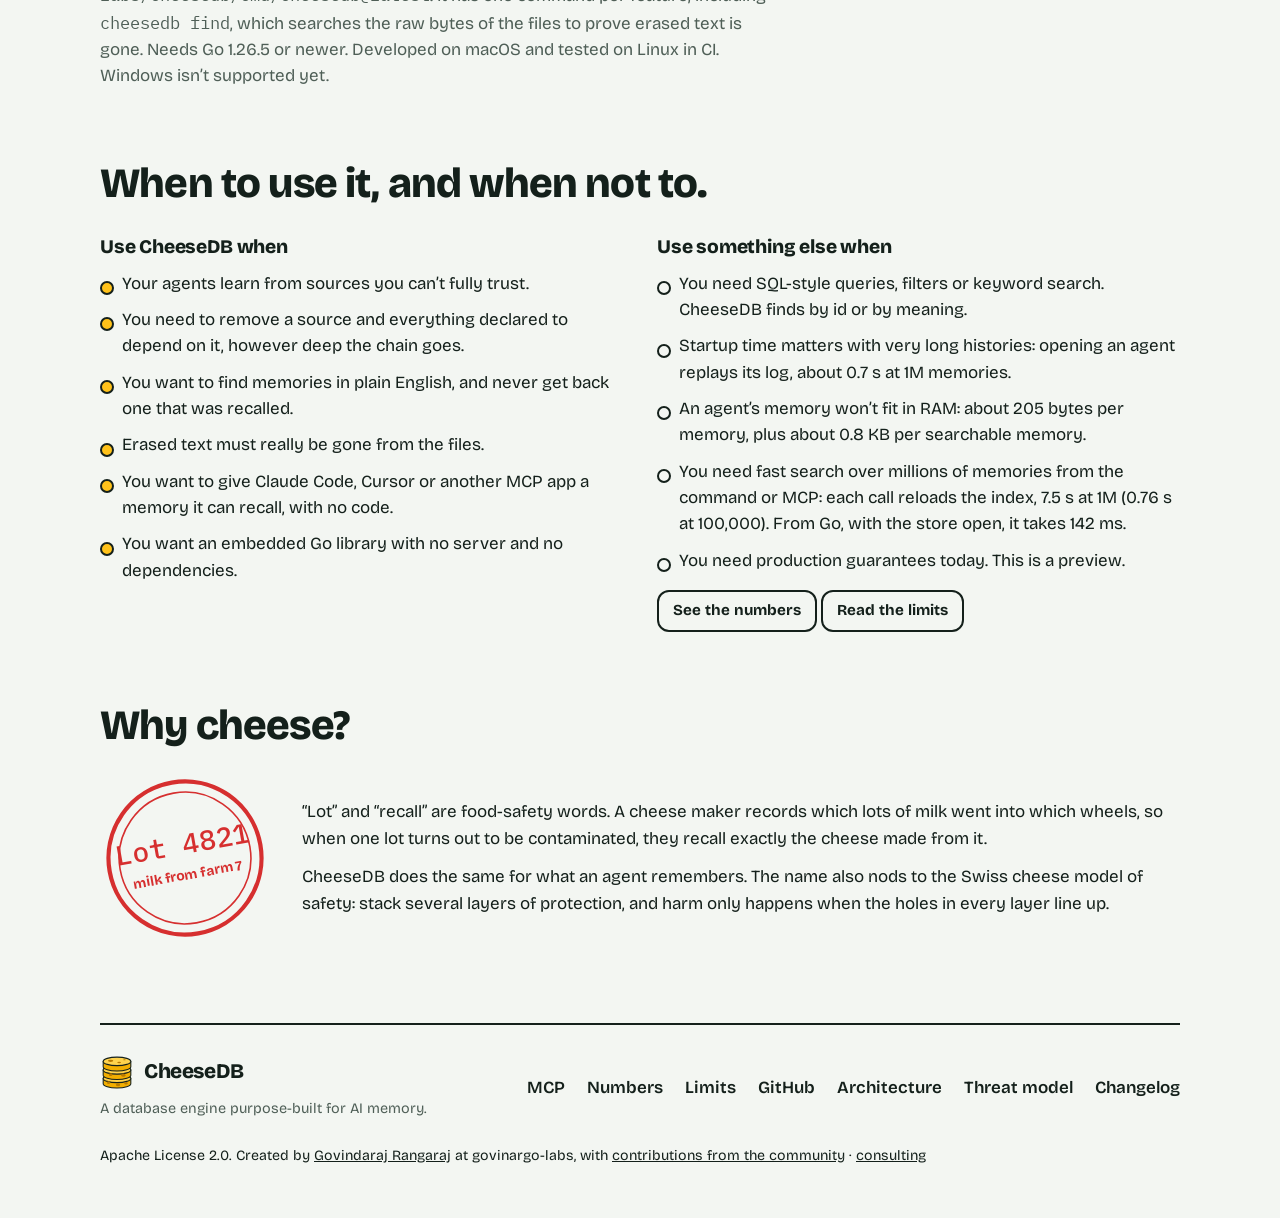
==== commit 4efd4c16: "Add vector search and a confirmed recall for MCP apps Vector indexes let an agent find lots and memo" ====
--- a/docs/index.html
+++ b/docs/index.html
@@ -3,240 +3,40 @@
 <head>
 <meta charset="utf-8">
 <meta name="viewport" content="width=device-width, initial-scale=1">
-<title>CheeseDB: agent memory with a recall button</title>
-<meta name="description" content="Every memory knows its sources. Recall a bad source, and everything learned from it goes too. An embedded, append-only, hash-chained memory database for AI agents, written in Go.">
-<meta property="og:title" content="CheeseDB: agent memory with a recall button">
-<meta property="og:description" content="Every memory knows its sources. Recall a bad source, and everything learned from it goes too.">
+<meta name="author" content="Govindaraj Rangaraj">
+<title>CheeseDB: a database engine purpose-built for AI memory</title>
+<meta name="description" content="A database engine purpose-built for AI memory. Every memory knows its sources. Ask it anything in plain English, and recall a bad source to remove everything learned from it. An embedded, hash-chained memory database for AI agents, written in Go, with a local MCP server for Claude Code, Cursor and other MCP apps.">
+<meta property="og:title" content="CheeseDB: a database engine purpose-built for AI memory">
+<meta property="og:description" content="Every memory knows its sources. Ask it anything in plain English. Recall a bad source, and everything learned from it goes too.">
 <meta property="og:type" content="website">
+<meta property="og:url" content="https://cheesedb.dev/">
+<link rel="canonical" href="https://cheesedb.dev/">
 <meta name="theme-color" content="#F3F6F2" media="(prefers-color-scheme: light)">
 <meta name="theme-color" content="#0F1512" media="(prefers-color-scheme: dark)">
-<link rel="icon" href="data:image/svg+xml,%3Csvg xmlns=%22http://www.w3.org/2000/svg%22 viewBox=%220 0 64 64%22%3E%3Cpath d=%22M6 44v10a26 8 0 0 0 52 0V44z%22 fill=%22%23F2AE00%22 stroke=%22%2314201B%22 stroke-width=%222%22 stroke-linejoin=%22round%22/%3E%3Cellipse cx=%2232%22 cy=%2244%22 rx=%2226%22 ry=%228%22 fill=%22%23FFD34D%22 stroke=%22%2314201B%22 stroke-width=%222%22/%3E%3Cpath d=%22M6 28v10a26 8 0 0 0 52 0V28z%22 fill=%22%23F2AE00%22 stroke=%22%2314201B%22 stroke-width=%222%22 stroke-linejoin=%22round%22/%3E%3Cellipse cx=%2232%22 cy=%2228%22 rx=%2226%22 ry=%228%22 fill=%22%23FFD34D%22 stroke=%22%2314201B%22 stroke-width=%222%22/%3E%3Cpath d=%22M6 12v10a26 8 0 0 0 52 0V12z%22 fill=%22%23F2AE00%22 stroke=%22%2314201B%22 stroke-width=%222%22 stroke-linejoin=%22round%22/%3E%3Cellipse cx=%2232%22 cy=%2212%22 rx=%2226%22 ry=%228%22 fill=%22%23FFD34D%22 stroke=%22%2314201B%22 stroke-width=%222%22/%3E%3Cellipse cx=%2220%22 cy=%2211%22 rx=%225%22 ry=%222%22 fill=%22%23B97A00%22/%3E%3Cellipse cx=%2236%22 cy=%2214%22 rx=%223.5%22 ry=%221.4%22 fill=%22%23B97A00%22/%3E%3Cellipse cx=%2220%22 cy=%2237%22 rx=%223.4%22 ry=%222.6%22 fill=%22%23B97A00%22/%3E%3Cellipse cx=%2244%22 cy=%2238%22 rx=%224%22 ry=%223%22 fill=%22%23B97A00%22/%3E%3Cellipse cx=%2216%22 cy=%2252%22 rx=%223%22 ry=%222.4%22 fill=%22%23B97A00%22/%3E%3Cellipse cx=%2234%22 cy=%2256%22 rx=%224%22 ry=%223%22 fill=%22%23B97A00%22/%3E%3C/svg%3E">
+<link rel="icon" href="assets/mark.svg" type="image/svg+xml">
 <link rel="preconnect" href="https://fonts.googleapis.com">
 <link rel="preconnect" href="https://fonts.gstatic.com" crossorigin>
 <link href="https://fonts.googleapis.com/css2?family=Bricolage+Grotesque:opsz,wght@12..96,400..800&family=IBM+Plex+Mono:wght@400;500&display=swap" rel="stylesheet">
-<style>
-:root{
-  --paper:#F3F6F2; --surface:#FFFFFF; --ink:#14201B; --muted:#4F5F57; --line:#CBD6CE;
-  --cheddar:#FFC21A; --sel-fill:#FFF0B3;
-  --red:#C62828; --red-soft:#FBE3E0;
-  --green:#1B6B43; --green-soft:#DDF1E5;
-  --amber:#7A4F00; --amber-soft:#FFEFC7;
-  --slab-ink:#14201B; --btn-red:#D62F2F;
-  --code-bg:#14201B; --code-ink:#EAF2EC; --code-dim:#8FA196;
-  --font:"Bricolage Grotesque", system-ui, -apple-system, "Segoe UI", Roboto, sans-serif;
-  --mono:"IBM Plex Mono", ui-monospace, SFMono-Regular, Menlo, Consolas, monospace;
-  color-scheme:light dark;
-}
-@media (prefers-color-scheme: dark){
-  :root{
-    --paper:#0F1512; --surface:#18221C; --ink:#EEF3EE; --muted:#A5B5AB; --line:#2C3A32;
-    --sel-fill:#4A3A00;
-    --red:#FF7A6B; --red-soft:#3A1B18;
-    --green:#6CCB92; --green-soft:#16301F;
-    --amber:#FFC96B; --amber-soft:#3A2B05;
-    --code-bg:#0A0F0C;
+<link rel="stylesheet" href="assets/style.css">
+<script type="application/ld+json">
+{
+  "@context": "https://schema.org",
+  "@type": "SoftwareSourceCode",
+  "name": "CheeseDB",
+  "description": "A database engine purpose-built for AI memory: every memory knows its sources, search in plain English, and recall a bad source with everything learned from it.",
+  "url": "https://cheesedb.dev/",
+  "codeRepository": "https://github.com/govinargo-labs/cheesedb",
+  "programmingLanguage": "Go",
+  "license": "https://www.apache.org/licenses/LICENSE-2.0",
+  "author": {
+    "@type": "Person",
+    "name": "Govindaraj Rangaraj",
+    "jobTitle": "Independent AI consultant/researcher",
+    "url": "https://www.linkedin.com/in/govinr/",
+    "sameAs": ["https://www.linkedin.com/in/govinr/", "https://github.com/govinargo"]
   }
 }
-*{box-sizing:border-box}
-html{scroll-behavior:smooth;-webkit-text-size-adjust:100%}
-body{margin:0;background:var(--paper);color:var(--ink);font-family:var(--font);font-size:17px;line-height:1.55;font-optical-sizing:auto}
-a{color:inherit}
-:focus-visible{outline:3px solid var(--ink);outline-offset:3px;border-radius:4px}
-.wrap{max-width:1120px;margin:0 auto;padding:0 20px}
-.sr{position:absolute;width:1px;height:1px;overflow:hidden;clip:rect(0 0 0 0);white-space:nowrap}
-h1,h2,h3{font-weight:800;letter-spacing:-0.02em;line-height:1.05;margin:0}
-h1{font-size:clamp(2.7rem,7.2vw,5.2rem);line-height:1}
-h2{font-size:clamp(1.8rem,4vw,2.6rem)}
-h3{font-size:1.2rem;letter-spacing:-0.01em;line-height:1.2}
-p{margin:0}
-code,pre,.mono{font-family:var(--mono)}
-section{padding:72px 0 0}
-.lead{font-size:1.15rem;color:var(--muted);max-width:60ch}
-
-/* nav */
-nav{display:flex;align-items:center;justify-content:space-between;gap:16px;padding:18px 0}
-.brand{display:flex;align-items:center;gap:10px;text-decoration:none;font-weight:800;font-size:1.3rem;letter-spacing:-0.02em}
-.brand svg{width:34px;height:34px}
-.navlinks{display:flex;align-items:center;gap:22px;font-weight:600}
-.navlinks a{text-decoration:none}
-.navlinks a:hover{text-decoration:underline;text-underline-offset:4px}
-@media (max-width:760px){.navlinks .hide-s{display:none}}
-
-/* buttons */
-.btn{display:inline-flex;align-items:center;justify-content:center;gap:8px;font:inherit;font-weight:700;text-decoration:none;cursor:pointer;padding:12px 20px;border-radius:12px;border:2px solid var(--ink);color:var(--ink);background:transparent;transition:transform .08s}
-.btn:active{transform:translateY(2px)}
-.btn.primary{background:var(--cheddar);color:#14201B}
-.btn.small{padding:7px 14px;font-size:.95rem}
-
-/* hero */
-.hero{display:grid;grid-template-columns:1.3fr .7fr;gap:40px;align-items:center;padding-top:36px}
-.hero>div{min-width:0}
-.hero p.lead{margin-top:22px;font-size:1.3rem;color:var(--ink);max-width:34ch}
-.install{margin-top:30px;display:flex;flex-wrap:wrap;gap:12px;align-items:center}
-.cmd{min-width:0;display:flex;align-items:center;gap:12px;background:var(--code-bg);color:var(--code-ink);border-radius:12px;padding:10px 12px 10px 16px;font-family:var(--mono);font-size:.9rem;max-width:100%}
-.cmd code{min-width:0;overflow-x:auto;white-space:nowrap;scrollbar-width:thin}
-.cmd button{font:inherit;font-family:var(--font);font-weight:600;font-size:.85rem;background:#2A3A31;color:#EAF2EC;border:0;border-radius:8px;padding:6px 10px;cursor:pointer;flex:none}
-.cmd button:hover{background:#38503f}
-.cta-row{margin-top:16px;display:flex;flex-wrap:wrap;gap:12px}
-.fine{margin-top:18px;font-size:.95rem;color:var(--muted)}
-.art{position:relative;justify-self:center;width:min(100%,300px)}
-.art svg{width:100%;height:auto;display:block}
-.stamp{position:absolute;right:-6px;bottom:18px;transform:rotate(-9deg);border:4px solid var(--btn-red);color:var(--btn-red);font-weight:800;font-size:1.5rem;padding:2px 14px;border-radius:8px;background:color-mix(in srgb,var(--paper) 70%,transparent);animation:stamp .5s .35s cubic-bezier(.2,1.4,.4,1) both}
-@keyframes stamp{from{transform:rotate(-9deg) scale(1.7);opacity:0}to{transform:rotate(-9deg) scale(1);opacity:1}}
-@media (max-width:820px){.hero{grid-template-columns:minmax(0,1fr)}.art{width:190px;justify-self:start}}
-
-/* slab (demo) */
-.slab{position:relative;overflow:hidden;margin-top:56px;background:
-  radial-gradient(circle at 6% 24%,rgba(120,70,0,.17) 0 20px,transparent 21px),
-  radial-gradient(circle at 62% 7%,rgba(120,70,0,.14) 0 12px,transparent 13px),
-  radial-gradient(circle at 96% 62%,rgba(120,70,0,.17) 0 26px,transparent 27px),
-  radial-gradient(circle at 33% 96%,rgba(120,70,0,.15) 0 16px,transparent 17px),
-  var(--cheddar);
-  color:var(--slab-ink);border-radius:30px;padding:44px 32px 36px}
-.slab::before,.slab::after{content:"";position:absolute;border-radius:50%;background:var(--paper)}
-.slab::before{width:120px;height:120px;top:-52px;right:14%}
-.slab::after{width:84px;height:84px;bottom:-34px;left:7%}
-.slab>*{position:relative;z-index:1}
-.slab h2{max-width:16ch}
-.slab .lead{color:#33402F;margin-top:12px;max-width:52ch}
-.demo{display:grid;grid-template-columns:1fr 1fr;gap:20px;margin-top:28px;align-items:start}
-@media (max-width:900px){.demo{grid-template-columns:minmax(0,1fr)}.slab{padding:36px 18px 30px;border-radius:24px}}
-.card{background:var(--surface);color:var(--ink);border:2px solid var(--slab-ink);border-radius:18px;padding:16px}
-.card h3{font-size:1.05rem;margin-bottom:10px}
-.tree{width:100%;height:auto;display:block;max-width:520px;margin:0 auto}
-.tree text{font-family:var(--font)}
-.node rect{fill:var(--surface);stroke:var(--ink);stroke-width:1.5}
-.node .t{font-weight:700;font-size:11.5px;fill:var(--ink)}
-.node .s{font-size:10.5px;fill:var(--muted)}
-.node.lot{cursor:pointer}
-.node.lot:hover rect{fill:var(--sel-fill)}
-.node.sel rect{fill:var(--sel-fill);stroke-width:3.5}
-.node.dead rect{fill:var(--red-soft);stroke:var(--red);stroke-dasharray:4 3}
-.node.dead .t,.node.dead .s{fill:var(--red)}
-.node:focus-visible rect{stroke-width:4}
-@media (max-width:560px){.card{padding:12px}.node .t{font-size:12.5px}.node .s{font-size:11.5px}.lab text{font-size:11px}}
-.edge{stroke:var(--ink);stroke-width:1.6;fill:none;marker-end:url(#ah)}
-.edge.off{stroke:var(--red);stroke-dasharray:4 4;opacity:.55;marker-end:url(#aho)}
-.lab rect{fill:var(--surface);stroke:var(--ink);stroke-width:1}
-.lab text{font-size:10px;font-weight:700;fill:var(--ink)}
-.hint{font-size:.9rem;color:var(--muted);margin-top:8px;text-align:center}
-.controls{display:flex;flex-wrap:wrap;gap:22px;align-items:center;margin-top:16px}
-.recall{flex:none;width:128px;height:128px;border-radius:50%;border:0;cursor:pointer;color:#fff;font:inherit;font-weight:800;font-size:1.3rem;line-height:1.1;background:radial-gradient(circle at 35% 28%,#FF7767,var(--btn-red) 55%,#9D1D1D);box-shadow:0 8px 0 #7D1414,0 14px 18px rgba(0,0,0,.3);transition:transform .08s,box-shadow .08s}
-.recall:active:not(:disabled){transform:translateY(6px);box-shadow:0 2px 0 #7D1414,0 4px 8px rgba(0,0,0,.3)}
-.recall:disabled{cursor:not-allowed;filter:grayscale(.7);opacity:.6;box-shadow:0 4px 0 #7D1414;transform:translateY(3px)}
-.recall small{display:block;font-size:.72rem;font-weight:600;opacity:.9;margin-top:4px}
-.opts{display:grid;gap:12px;flex:1;min-width:220px}
-fieldset{border:0;margin:0;padding:0;min-width:0}
-legend{font-weight:700;font-size:.95rem;padding:0;margin-bottom:5px}
-.seg{position:relative;display:inline-flex;border:2px solid var(--slab-ink);border-radius:999px;overflow:hidden;background:var(--surface)}
-.seg input{position:absolute;opacity:0;pointer-events:none}
-.seg label{padding:5px 16px;cursor:pointer;font-weight:700;font-size:.95rem;color:var(--ink)}
-.seg input:checked+label{background:var(--slab-ink);color:var(--cheddar)}
-.seg input:focus-visible+label{outline:3px solid var(--cheddar);outline-offset:-4px}
-.desc{font-size:.88rem;color:var(--muted);margin-top:5px;max-width:34ch;min-height:2.6em}
-.linkbtn{font:inherit;font-weight:600;background:none;border:0;color:var(--ink);text-decoration:underline;text-underline-offset:3px;cursor:pointer;padding:4px 0;justify-self:start}
-.readout{margin-top:14px;padding-top:12px;border-top:1px solid var(--line)}
-.readout pre{margin:0 0 8px;font-size:.88rem;white-space:pre-wrap;color:var(--ink)}
-.readout p{font-size:.95rem}
-.recs{list-style:none;margin:0;padding:0;display:grid;gap:8px}
-.rec{display:grid;grid-template-columns:auto 1fr auto;gap:2px 10px;align-items:center;padding:9px 10px;border:1.5px solid var(--line);border-radius:10px;font-size:.9rem}
-.rec .rid{font-family:var(--mono);font-weight:500;color:var(--muted)}
-.rec .rmain{min-width:0;overflow-wrap:anywhere}
-.rec .rstruct{grid-column:2;font-family:var(--mono);font-size:.78rem;color:var(--muted)}
-.rec .chip{grid-column:3;grid-row:1/3;align-self:center}
-.rec.hidden{border-style:dashed;border-color:var(--amber)}
-.rec.erased,.rec.recalled{border-style:dashed;border-color:var(--red)}
-.chip{font-size:.8rem;font-weight:700;padding:2px 10px;border-radius:999px;white-space:nowrap}
-.chip.alive{background:var(--green-soft);color:var(--green)}
-.chip.hidden{background:var(--amber-soft);color:var(--amber)}
-.chip.recalled,.chip.erased{background:var(--red-soft);color:var(--red)}
-.redact{display:inline-block;height:.9em;width:7.5em;background:var(--ink);border-radius:3px;vertical-align:-1px}
-.diskfoot{font-size:.85rem;color:var(--muted);margin-top:10px}
-
-/* problem */
-.problems{display:grid;grid-template-columns:repeat(3,1fr);gap:28px;margin-top:34px}
-.problems>div{border-left:4px solid var(--ink);padding-left:16px}
-.problems svg{width:34px;height:34px;margin-bottom:8px;stroke:var(--ink);fill:none;stroke-width:2.2;stroke-linecap:round;stroke-linejoin:round}
-.problems p{color:var(--muted);margin-top:6px}
-@media (max-width:760px){.problems{grid-template-columns:1fr;gap:22px}}
-
-/* how */
-.how{display:grid;grid-template-columns:.8fr 1.2fr;gap:40px;margin-top:30px;align-items:start}
-@media (max-width:900px){.how{grid-template-columns:minmax(0,1fr)}}
-dl{margin:0;display:grid;gap:18px}
-dt{font-weight:800;font-size:1.1rem}
-dd{margin:2px 0 0;color:var(--muted)}
-dd b{color:var(--ink)}
-figure{margin:0}
-figure img{width:100%;height:auto;display:block;border:2px solid var(--ink);border-radius:16px;background:#fff}
-figcaption{font-size:.9rem;color:var(--muted);margin-top:10px;max-width:70ch}
-
-/* code */
-.codewrap{position:relative;margin-top:26px}
-pre.code{margin:0;background:var(--code-bg);color:var(--code-ink);border-radius:16px;padding:22px 20px;overflow-x:auto;font-size:.86rem;line-height:1.65}
-pre.code .c{color:var(--code-dim)}
-.codewrap .copy{position:absolute;top:10px;right:10px;font:inherit;font-weight:600;font-size:.82rem;background:#2A3A31;color:#EAF2EC;border:0;border-radius:8px;padding:6px 10px;cursor:pointer}
-.codewrap .copy:hover{background:#38503f}
-.steps{margin-top:18px;color:var(--muted);max-width:62ch}
-
-/* speed */
-.bars{margin-top:30px;display:grid;gap:30px;grid-template-columns:1fr 1fr}
-@media (max-width:900px){.bars{grid-template-columns:minmax(0,1fr)}}
-.bars h3{margin-bottom:12px}
-.bar-row{display:grid;grid-template-columns:92px 1fr 76px;gap:10px;align-items:center;margin-bottom:8px;font-size:.95rem}
-.bar-name{font-weight:700}
-.track{height:18px;background:var(--line);border-radius:6px;overflow:hidden}
-.fill{display:block;height:100%;width:var(--w);background:#8FA196;border-radius:6px}
-.fill.win{background:var(--cheddar);border:2px solid var(--ink)}
-.bar-val{font-family:var(--mono);font-size:.85rem;text-align:right}
-.bars .note{font-size:.85rem;color:var(--muted)}
-.scroll{overflow-x:auto;margin-top:34px}
-table{border-collapse:collapse;width:100%;min-width:560px;font-size:.95rem}
-th,td{text-align:left;padding:10px 12px;border-bottom:1px solid var(--line)}
-th{font-weight:800;border-bottom:2px solid var(--ink)}
-td.win{background:var(--green-soft);color:var(--green);font-weight:700}
-td.num,th.num{font-variant-numeric:tabular-nums}
-.tnote{font-size:.88rem;color:var(--muted);margin-top:12px;max-width:80ch}
-
-/* fit */
-.fit{display:grid;grid-template-columns:1fr 1fr;gap:34px;margin-top:30px}
-@media (max-width:820px){.fit{grid-template-columns:minmax(0,1fr)}}
-.fit ul{margin:12px 0 0;padding:0;list-style:none;display:grid;gap:10px}
-.fit li{padding-left:22px;position:relative}
-.fit li::before{content:"";position:absolute;left:0;top:.62em;width:10px;height:10px;border-radius:50%}
-.fit .yes li::before{background:var(--cheddar);border:2px solid var(--ink)}
-.fit .no li::before{border:2px solid var(--ink);background:transparent}
-
-/* run screenshot */
-.run{margin-top:30px}
-.run img{border-color:var(--ink)}
-
-/* limits */
-.hazard{height:12px;border-radius:6px 6px 0 0;background:repeating-linear-gradient(-45deg,#14201B 0 12px,var(--cheddar) 12px 24px)}
-.notice{border:2px solid var(--ink);border-top:0;border-radius:0 0 18px 18px;padding:26px 24px}
-.notice ul{margin:14px 0 0;padding-left:20px;display:grid;gap:8px}
-.notice li{max-width:75ch}
-.notice a{font-weight:700}
-
-/* name */
-.name{display:grid;grid-template-columns:170px 1fr;gap:32px;align-items:center;margin-top:26px}
-.name svg{width:170px;height:170px}
-@media (max-width:640px){.name{grid-template-columns:minmax(0,1fr)}.name svg{width:130px;height:130px}}
-.name p+p{margin-top:12px}
-
-footer{margin-top:80px;padding:30px 0 50px;border-top:2px solid var(--ink)}
-.foot{display:flex;flex-wrap:wrap;justify-content:space-between;gap:16px 30px}
-.foot nav{padding:0;flex-wrap:wrap;gap:8px 22px;font-weight:600}
-.foot a{text-decoration:none}
-.foot a:hover{text-decoration:underline;text-underline-offset:4px}
-.foot small{color:var(--muted);font-size:.9rem}
-
-@media (prefers-reduced-motion: reduce){
-  html{scroll-behavior:auto}
-  .stamp{animation:none}
-  .btn,.recall{transition:none}
-}
-</style>
+</script>
 </head>
 <body>
 
@@ -244,65 +44,57 @@
   <defs>
     <marker id="ah" viewBox="0 0 10 10" refX="8" refY="5" markerWidth="7" markerHeight="7" orient="auto"><path d="M2 1L8 5L2 9" fill="none" style="stroke:var(--ink)" stroke-width="1.6" stroke-linecap="round" stroke-linejoin="round"/></marker>
     <marker id="aho" viewBox="0 0 10 10" refX="8" refY="5" markerWidth="7" markerHeight="7" orient="auto"><path d="M2 1L8 5L2 9" fill="none" style="stroke:var(--red)" stroke-width="1.6" stroke-linecap="round" stroke-linejoin="round"/></marker>
-    <symbol id="mark" viewBox="0 0 64 64">
-      <path d="M6 44v10a26 8 0 0 0 52 0V44z" fill="#F2AE00" stroke="#14201B" stroke-width="2" stroke-linejoin="round"/>
-      <ellipse cx="32" cy="44" rx="26" ry="8" fill="#FFD34D" stroke="#14201B" stroke-width="2"/>
-      <path d="M6 28v10a26 8 0 0 0 52 0V28z" fill="#F2AE00" stroke="#14201B" stroke-width="2" stroke-linejoin="round"/>
-      <ellipse cx="32" cy="28" rx="26" ry="8" fill="#FFD34D" stroke="#14201B" stroke-width="2"/>
-      <path d="M6 12v10a26 8 0 0 0 52 0V12z" fill="#F2AE00" stroke="#14201B" stroke-width="2" stroke-linejoin="round"/>
-      <ellipse cx="32" cy="12" rx="26" ry="8" fill="#FFD34D" stroke="#14201B" stroke-width="2"/>
-      <ellipse cx="20" cy="11" rx="5" ry="2" fill="#B97A00"/>
-      <ellipse cx="36" cy="14" rx="3.5" ry="1.4" fill="#B97A00"/>
-      <ellipse cx="46" cy="9" rx="2.4" ry="1" fill="#B97A00"/>
-      <ellipse cx="20" cy="37" rx="3.4" ry="2.6" fill="#B97A00"/>
-      <ellipse cx="44" cy="38" rx="4" ry="3" fill="#B97A00"/>
-      <ellipse cx="16" cy="52" rx="3" ry="2.4" fill="#B97A00"/>
-      <ellipse cx="34" cy="56" rx="4" ry="3" fill="#B97A00"/>
-      <ellipse cx="49" cy="53" rx="3" ry="2.4" fill="#B97A00"/>
-    </symbol>
   </defs>
 </svg>
 
 <div class="wrap">
   <nav aria-label="Main">
-    <a class="brand" href="#top" id="top"><svg aria-hidden="true"><use href="#mark"/></svg>CheeseDB</a>
+    <a class="brand" href="index.html" id="top"><img src="assets/mark.svg" alt="">CheeseDB</a>
     <div class="navlinks">
       <a class="hide-s" href="#demo">Demo</a>
-      <a class="hide-s" href="#how">How it works</a>
-      <a class="hide-s" href="#speed">Speed</a>
-      <a class="hide-s" href="#limits">Limits</a>
+      <a class="hide-s" href="#plain">Plain English</a>
+      <a class="hide-s" href="mcp.html">MCP</a>
+      <a class="hide-s" href="numbers.html">Numbers</a>
+      <a class="hide-s" href="limits.html">Limits</a>
       <a class="btn small primary" href="https://github.com/govinargo-labs/cheesedb">GitHub</a>
     </div>
   </nav>
 
   <header class="hero">
     <div>
-      <h1>Agent memory with a recall button.</h1>
-      <p class="lead">Every memory knows its sources. Recall a bad source, and everything learned from it goes too.</p>
+      <a class="pill" href="mcp.html"><b>MCP</b> Works with Claude Code, Cursor and any MCP app</a>
+      <h1>A database engine purpose-built for AI memory.</h1>
+      <p class="traits">Native Go · Provenance-aware · Revocable · Embedded</p>
+      <p class="lead">Every memory knows its sources. Ask it anything in plain English. Recall a bad source, and everything learned from it goes too.</p>
       <div class="install">
-        <div class="cmd"><code>go get github.com/govinargo-labs/cheesedb</code><button type="button" data-copy="go get github.com/govinargo-labs/cheesedb">Copy</button></div>
+        <div><span class="cap">For AI apps (MCP)</span><div class="cmd"><code>claude mcp add cheesedb -- cheesedb mcp alice</code><button type="button" data-copy="claude mcp add cheesedb -- cheesedb mcp alice">Copy</button></div></div>
+        <div><span class="cap">For Go programs</span><div class="cmd"><code>go get github.com/govinargo-labs/cheesedb</code><button type="button" data-copy="go get github.com/govinargo-labs/cheesedb">Copy</button></div></div>
       </div>
       <div class="cta-row">
-        <a class="btn primary" href="https://github.com/govinargo-labs/cheesedb">View on GitHub</a>
-        <a class="btn" href="#demo">Try the recall button</a>
-      </div>
-      <p class="fine">Preview v0.1.0. Embedded, Go standard library only, Apache-2.0.</p>
+        <a class="btn primary" href="#demo">Play the recall game</a>
+        <a class="btn" href="mcp.html">Use it with an AI app</a>
+        <a class="btn" href="https://github.com/govinargo-labs/cheesedb">View on GitHub</a>
+      </div>
+      <p class="fine">Preview. Embedded, Go standard library only, Apache-2.0.</p>
     </div>
     <div class="art" aria-hidden="true">
-      <svg viewBox="0 0 64 64"><use href="#mark"/></svg>
+      <img src="assets/mark.svg" alt="">
       <div class="stamp">Recalled</div>
     </div>
   </header>
 
-  <section class="slab" id="demo" style="padding-top:44px;margin-top:56px">
-    <h2>Press the button.</h2>
-    <p class="lead">An agent learned from three sources. The weather tool turns out to be wrong. Pick a source, press Recall, then flip the rule to compare.</p>
-    <noscript><p class="lead">The live demo needs JavaScript.</p></noscript>
-
-    <div class="demo">
+  <section class="slab" id="demo">
+    <h2>Play the recall game.</h2>
+    <p class="lead">A food allergy, a wrong web page, and one red button. Nine short steps.</p>
+    <noscript><p class="lead">The game needs JavaScript.</p></noscript>
+
+    <div class="game" id="game">
       <div class="card">
-        <h3>What the agent knows</h3>
-        <svg class="tree" viewBox="0 0 400 304" role="group" aria-label="Memory tree: sources A, B and C feed memories M1 and M2, which together feed M3">
+        <div class="dots" id="gameDots" aria-hidden="true"></div>
+        <p class="stepno" id="gameNo"></p>
+        <h3 class="steptitle" id="gameTitle"></h3>
+        <p class="steptext" id="gameText" aria-live="polite"></p>
+        <svg class="tree" viewBox="0 0 400 304" role="group" aria-label="Sources 1 (user), 2 (doctor) and 3 (web page) feed memories 4 and 5, which together feed memory 6">
           <path class="edge" id="e1" d="M73 66 L104 120"/>
           <path class="edge" id="e2" d="M200 66 L172 120"/>
           <path class="edge" id="e3" d="M327 66 L327 120"/>
@@ -310,49 +102,63 @@
           <path class="edge" id="e5" d="M327 176 L268 230"/>
           <g class="lab"><rect x="122" y="88" width="32" height="18" rx="9"/><text x="138" y="101" text-anchor="middle">or</text></g>
           <g class="lab"><rect x="215" y="196" width="36" height="18" rx="9"/><text x="233" y="209" text-anchor="middle">and</text></g>
-
-          <g class="node lot" id="n1" role="button" tabindex="0" aria-label="Select source A, user said"><rect x="15" y="14" width="116" height="52" rx="10"/><text class="t" x="73" y="35" text-anchor="middle">A: user said</text><text class="s" x="73" y="53" text-anchor="middle">I live in Pune</text></g>
-          <g class="node lot" id="n2" role="button" tabindex="0" aria-label="Select source B, web page"><rect x="142" y="14" width="116" height="52" rx="10"/><text class="t" x="200" y="35" text-anchor="middle">B: web page</text><text class="s" x="200" y="53" text-anchor="middle">lives in Pune</text></g>
-          <g class="node lot" id="n3" role="button" tabindex="0" aria-label="Select source C, weather tool"><rect x="269" y="14" width="116" height="52" rx="10"/><text class="t" x="327" y="35" text-anchor="middle">C: weather tool</text><text class="s" x="327" y="53" text-anchor="middle">Pune: rain</text></g>
-
-          <g class="node" id="n4"><rect x="73" y="124" width="130" height="52" rx="10"/><text class="t" x="138" y="145" text-anchor="middle">M1</text><text class="s" x="138" y="163" text-anchor="middle">user lives in Pune</text></g>
-          <g class="node" id="n5"><rect x="262" y="124" width="130" height="52" rx="10"/><text class="t" x="327" y="145" text-anchor="middle">M2</text><text class="s" x="327" y="163" text-anchor="middle">Pune is rainy</text></g>
-          <g class="node" id="n6"><rect x="163" y="234" width="140" height="52" rx="10"/><text class="t" x="233" y="255" text-anchor="middle">M3</text><text class="s" x="233" y="273" text-anchor="middle">carry an umbrella</text></g>
+          <g class="node lot" id="g1"><rect x="15" y="14" width="116" height="52" rx="10"/><text class="t" x="73" y="35" text-anchor="middle">1: user said</text><text class="s" x="73" y="53" text-anchor="middle"></text></g>
+          <g class="node lot" id="g2"><rect x="142" y="14" width="116" height="52" rx="10"/><text class="t" x="200" y="35" text-anchor="middle">2: doctor’s note</text><text class="s" x="200" y="53" text-anchor="middle"></text></g>
+          <g class="node lot" id="g3"><rect x="269" y="14" width="116" height="52" rx="10"/><text class="t" x="327" y="35" text-anchor="middle">3: web page</text><text class="s" x="327" y="53" text-anchor="middle"></text></g>
+          <g class="node" id="g4"><rect x="73" y="124" width="130" height="52" rx="10"/><text class="t" x="138" y="145" text-anchor="middle">memory 4</text><text class="s" x="138" y="163" text-anchor="middle"></text></g>
+          <g class="node" id="g5"><rect x="262" y="124" width="130" height="52" rx="10"/><text class="t" x="327" y="145" text-anchor="middle">memory 5</text><text class="s" x="327" y="163" text-anchor="middle"></text></g>
+          <g class="node" id="g6"><rect x="163" y="234" width="140" height="52" rx="10"/><text class="t" x="233" y="255" text-anchor="middle">memory 6</text><text class="s" x="233" y="273" text-anchor="middle"></text></g>
         </svg>
-        <p class="hint">Tap a source to select it.</p>
-
-        <div class="controls">
-          <button class="recall" id="recallBtn" type="button">Recall<small id="recallSub">source C</small></button>
-          <div class="opts">
-            <fieldset>
-              <legend>Rule</legend>
-              <div class="seg">
-                <input type="radio" name="rule" id="rule-fair" value="fair" checked><label for="rule-fair">Fair</label>
-                <input type="radio" name="rule" id="rule-strict" value="strict"><label for="rule-strict">Strict</label>
-              </div>
-              <p class="desc" id="ruleDesc"></p>
-            </fieldset>
-            <fieldset>
-              <legend>Reason</legend>
-              <div class="seg">
-                <input type="radio" name="reason" id="reason-untrusted" value="untrusted" checked><label for="reason-untrusted">Untrusted</label>
-                <input type="radio" name="reason" id="reason-erase" value="erase"><label for="reason-erase">Erase</label>
-              </div>
-              <p class="desc" id="reasonDesc"></p>
-            </fieldset>
-            <button class="linkbtn" id="resetBtn" type="button">Start over</button>
-          </div>
+        <div class="quiz" id="gameQuiz"></div>
+        <p class="feedback" id="gameFeedback" aria-live="polite"></p>
+        <div class="gamenav">
+          <button class="btn small" id="gameBack" type="button">Back</button>
+          <button class="btn small primary" id="gameNext" type="button">Next</button>
         </div>
       </div>
 
       <div class="card">
-        <h3>What is in the agent’s files</h3>
-        <ul class="recs" id="recs"></ul>
-        <p class="diskfoot">The structure line (sources and legs) is never erased, so the history and the hash chain stay intact.</p>
-        <div class="readout" aria-live="polite">
-          <pre id="calls"></pre>
-          <p id="result"></p>
-        </div>
+        <h3>Terminal</h3>
+        <div class="term" id="gameTerm"></div>
+        <div class="bubble" id="gameBubble" hidden><b>THE AI ANSWERS</b><span></span></div>
+        <p class="recorded">Recorded from a real run of the <code>cheesedb</code> command, with a local embedding model and a local chat model.</p>
+      </div>
+    </div>
+  </section>
+
+  <section id="plain">
+    <h2>Ask it in plain English.</h2>
+    <p class="lead" style="margin-top:14px">With an embedding model, CheeseDB finds memories by meaning, so you and your AI can ask in your own words. Every result comes only from memories that are still valid: a recalled memory is never found again.</p>
+    <div class="trio">
+      <div class="box"><span class="tag">Search</span><h3>Find by meaning</h3><p>“Can the user eat the satay?” finds “the satay sauce has no peanuts”, with no shared keywords needed.</p><p style="margin-top:10px"><code>cheesedb search alice "can the user eat the satay?"</code></p></div>
+      <div class="box"><span class="tag">Ask</span><h3>Get an answer</h3><p>Search picks the closest live memories; a chat model answers from those only, and says “I do not know” when they are not enough.</p><p style="margin-top:10px"><code>cheesedb ask alice "can the user eat the satay?"</code></p></div>
+      <div class="box"><span class="tag">Forget</span><h3>Forget by description</h3><p>Describe what to forget. CheeseDB shows the closest memory and every memory that would go with it, and erases them only after you say yes.</p><p style="margin-top:10px"><code>cheesedb forget alice "the satay sauce"</code></p></div>
+    </div>
+
+    <div class="cols">
+      <div class="box">
+        <span class="tag">With an embedding model</span>
+        <h3>Search, ask and forget in your own words</h3>
+        <p>Any OpenAI-compatible embedding server works: Ollama, LM Studio, oMLX, vLLM, or a hosted API. A local one keeps your memories on your machine. Add two lines to <code>~/.cheesedb/llm.conf</code>:</p>
+        <div class="codewrap"><button class="copy" type="button" data-copy-target="#embedconf">Copy</button>
+<pre class="code" id="embedconf" tabindex="0"><code>embed_base_url = http://localhost:11434/v1
+embed_model    = nomic-embed-text</code></pre></div>
+        <ul>
+          <li>Every new memory becomes searchable as it is remembered. <code>cheesedb embed alice</code> catches up on older ones.</li>
+          <li>MCP apps get a sixth tool, <code>search</code>.</li>
+          <li>From Go, bring vectors from any model: <code>CreateIndex</code>, <code>Embed</code>, <code>Search</code>.</li>
+        </ul>
+      </div>
+      <div class="box">
+        <span class="tag plain">Without one</span>
+        <h3>Everything else works the same</h3>
+        <p>No model, no network, nothing sent anywhere. You keep the whole core:</p>
+        <ul>
+          <li>Sources, memories and where each one came from.</li>
+          <li>Recall, Erase, Compact and Verify.</li>
+          <li>Reading by id, listing live memories, and the five other MCP tools.</li>
+          <li>Already have a vector store? Keep it, store only memory ids there, and check each result against CheeseDB.</li>
+        </ul>
       </div>
     </div>
   </section>
@@ -386,18 +192,18 @@
       <dl>
         <div><dt>Header</dt><dd>The record’s id and a hash that seals it to the record before it. <b>Never erased</b>, so the chain stays verifiable.</dd></div>
         <div><dt>Structure</dt><dd>What kind of record it is and which sources it depends on. <b>Never erased</b>, so recall still works after an erase.</dd></div>
-        <div><dt>Content</dt><dd>The text itself, with a random salt. <b>The only part erase removes.</b></dd></div>
+        <div><dt>Content</dt><dd>The text itself, with a random salt. <b>The only part erase removes</b>, together with the memory’s search vector.</dd></div>
       </dl>
       <figure>
-        <img src="[data-uri]" width="1671" height="941" alt="CheeseDB internals. Top: cheesedb.Open(dir) opens the store, then OpenAgent(token) returns an agent handle with AddLot, Remember, Recall, Get, Active, Compact and Verify. In memory, rebuilt by replay: the family tree, leg counters and an offset table. On disk, the store folder holds a LOCK file and one folder per agent with agent.key, sealed segment files with their seal files, and one active segment. Below, one record split into header, structure and content, linked to its neighbours by the hash chain." loading="lazy">
-        <figcaption>In memory, the engine keeps the family tree, leg counters and an offset table, all rebuilt from the log when an agent is opened. On disk, each agent is a folder of append-only segments. In the picture, source C has been recalled, so M2 and M3 are dead and M1 is alive.</figcaption>
+        <a href="https://github.com/govinargo-labs/cheesedb/raw/main/docs/architecture.png" target="_blank" rel="noopener"><img src="assets/architecture.jpg" width="1671" height="1412" alt="CheeseDB internals in three layers. Host: your Go program calls the library directly; an MCP app talks to cheesedb mcp, and you use the cheesedb command, both on top of the library; an optional embedding model turns text into vectors for them, never for the library. The library: Open, OpenAgent, the memory calls (AddLot, Remember, Recall, WouldRecall, Get, Active, Compact, Verify) and the search calls (CreateIndex, Embed, Search, Indexes, VerifyIndex, DropIndex). In memory, rebuilt by replay: the family tree, leg counters, an offset table and the optional search index, whose rows for recalled memories are removed at once. On disk: a LOCK file, one folder per agent with agent.key, sealed segments with seal files, one active segment, and an index folder with its own log. Below, one record: header and structure kept forever, salt, content and its vector removed by Erase or Compact, all linked by the hash chain." loading="lazy"></a>
+        <figcaption>Select the picture to open it full size. A Go program calls the library directly, or an MCP app reaches it through <code>cheesedb mcp</code>. In memory, the engine keeps the family tree, leg counters and an offset table, all rebuilt from the log when an agent is opened. On disk, each agent is a folder of append-only segments; a search index is a folder of its own beside them.</figcaption>
       </figure>
     </div>
   </section>
 
   <section id="example">
     <h2>A few lines of Go.</h2>
-    <p class="lead" style="margin-top:14px">This is the same story as the demo above.</p>
+    <p class="lead" style="margin-top:14px">The same story as the game.</p>
     <div class="codewrap">
       <button class="copy" type="button" data-copy-target="#code">Copy</button>
 <pre class="code" id="code" tabindex="0"><code>s, err := cheesedb.Open("/data/cheesedb")   <span class="c">// a folder you choose, created 0700</span>
@@ -405,58 +211,23 @@
 alice, err := s.OpenAgent(tok)              <span class="c">// the only way to reach Alice's data</span>
 defer alice.Close()
 
-a, _ := alice.AddLot("user_message", []byte("I live in Pune"))
-b, _ := alice.AddLot("web_page", []byte("profile: lives in Pune"))
-c, _ := alice.AddLot("weather_tool", []byte("Pune: rain"))
-
-m1, _ := alice.Remember([]byte("user lives in Pune"), cheesedb.Leg{a}, cheesedb.Leg{b}) <span class="c">// from A, or from B</span>
-m2, _ := alice.Remember([]byte("Pune is rainy"), cheesedb.Leg{c})
-m3, _ := alice.Remember([]byte("carry an umbrella"), cheesedb.Leg{m1, m2})             <span class="c">// needs M1 and M2</span>
-
-removed, _ := alice.Recall(c, cheesedb.Fair, cheesedb.Untrusted) <span class="c">// the weather tool was wrong</span>
-<span class="c">// removed == [m2, m3]; m1 survives because it does not depend on C</span></code></pre>
+user, _ := alice.AddLot("user_message", []byte("I am allergic to peanuts"))
+doc, _ := alice.AddLot("doctor_note", []byte("peanut allergy confirmed"))
+web, _ := alice.AddLot("web_page", []byte("our satay sauce is peanut-free"))
+
+allergy, _ := alice.Remember([]byte("the user is allergic to peanuts"), cheesedb.Leg{user}, cheesedb.Leg{doc}) <span class="c">// user OR doctor</span>
+sauce, _ := alice.Remember([]byte("the satay sauce has no peanuts"), cheesedb.Leg{web})
+safe, _ := alice.Remember([]byte("the satay is safe for the user"), cheesedb.Leg{allergy, sauce})            <span class="c">// needs both</span>
+
+<span class="c">// Optional: search by meaning, with vectors from your embedding model.</span>
+alice.CreateIndex("default", 768, "nomic-embed-text")
+alice.Embed("default", safe, vec)
+hits, _ := alice.Search("default", questionVec, 5) <span class="c">// never returns a recalled memory</span>
+
+removed, _ := alice.Recall(web, cheesedb.Fair, cheesedb.Erase) <span class="c">// the web page was wrong</span>
+<span class="c">// removed == [sauce, safe]; allergy survives; their text and vectors are erased from disk</span></code></pre>
     </div>
     <p class="steps">Install the command-line tool with <code>go install github.com/govinargo-labs/cheesedb/cmd/cheesedb@latest</code>. It has one command per feature, including <code>cheesedb find</code>, which searches the raw bytes of the files to prove erased text is gone. Needs Go 1.26.5 or newer. Developed on macOS and tested on Linux in CI. Windows isn’t supported yet.</p>
-  </section>
-
-  <section id="speed">
-    <h2>Faster at recall and reads. Much slower to start.</h2>
-    <p class="lead" style="margin-top:14px">The same data on all four engines (including Neo4j, a graph database), with every write flushed to the physical disk before it is acknowledged.</p>
-
-    <div class="bars">
-      <div role="img" aria-label="Recall that removes 10,000 memories: CheeseDB 5.5 milliseconds, SQLite 235 milliseconds, PostgreSQL 1.82 seconds, Neo4j 67 milliseconds">
-        <h3>Recall that removes 10,000 memories</h3>
-        <div class="bar-row"><span class="bar-name">CheeseDB</span><span class="track"><span class="fill win" style="--w:23%"></span></span><span class="bar-val">5.5 ms</span></div>
-        <div class="bar-row"><span class="bar-name">SQLite</span><span class="track"><span class="fill" style="--w:73%"></span></span><span class="bar-val">235 ms</span></div>
-        <div class="bar-row"><span class="bar-name">PostgreSQL</span><span class="track"><span class="fill" style="--w:100%"></span></span><span class="bar-val">1.82 s</span></div>
-        <div class="bar-row"><span class="bar-name">Neo4j</span><span class="track"><span class="fill" style="--w:56%"></span></span><span class="bar-val">67 ms</span></div>
-        <p class="note">Log scale.</p>
-      </div>
-      <div role="img" aria-label="Read one memory by id: CheeseDB 1.6 microseconds, SQLite 7.0 microseconds, PostgreSQL 44 microseconds, Neo4j 179 microseconds">
-        <h3>Read one memory by id</h3>
-        <div class="bar-row"><span class="bar-name">CheeseDB</span><span class="track"><span class="fill win" style="--w:9%"></span></span><span class="bar-val">1.6 µs</span></div>
-        <div class="bar-row"><span class="bar-name">SQLite</span><span class="track"><span class="fill" style="--w:38%"></span></span><span class="bar-val">7.0 µs</span></div>
-        <div class="bar-row"><span class="bar-name">PostgreSQL</span><span class="track"><span class="fill" style="--w:73%"></span></span><span class="bar-val">44 µs</span></div>
-        <div class="bar-row"><span class="bar-name">Neo4j</span><span class="track"><span class="fill" style="--w:100%"></span></span><span class="bar-val">179 µs</span></div>
-        <p class="note">Log scale.</p>
-      </div>
-    </div>
-
-    <div class="scroll">
-      <table>
-        <thead><tr><th>1M memories per agent</th><th class="num">CheeseDB</th><th class="num">SQLite</th><th class="num">PostgreSQL</th><th class="num">Neo4j</th></tr></thead>
-        <tbody>
-          <tr><td>Recall that removes 10,000 memories</td><td class="num win">5.5 ms</td><td class="num">235 ms</td><td class="num">1.82 s</td><td class="num">67 ms</td></tr>
-          <tr><td>Recall that removes 20 memories</td><td class="num win">4.8 ms</td><td class="num">7.1 ms</td><td class="num">10.5 ms</td><td class="num">6.8 ms</td></tr>
-          <tr><td>Read one memory by id</td><td class="num win">1.6 µs</td><td class="num">7.0 µs</td><td class="num">44 µs</td><td class="num">179 µs</td></tr>
-          <tr><td>Durable write (one memory)</td><td class="num win">4.7 ms</td><td class="num">5.3 ms</td><td class="num">6.6 ms</td><td class="num">6.3 ms</td></tr>
-          <tr><td>Startup, ready for the first query</td><td class="num">667 ms</td><td class="num win">0.1 ms</td><td class="num">2.7 ms</td><td class="num">1.0 ms¹</td></tr>
-          <tr><td>Disk per memory</td><td class="num">314 B</td><td class="num win">249 B</td><td class="num">546 B</td><td class="num">496 B</td></tr>
-          <tr><td>RAM per memory while open</td><td class="num">205 B</td><td class="num">page cache only</td><td class="num">shared buffers only</td><td class="num">JVM heap and page cache</td></tr>
-        </tbody>
-      </table>
-    </div>
-    <p class="tnote">Median of 3 runs on an Apple M1 Max (macOS, internal SSD), SQLite 3.53, PostgreSQL 17 and Neo4j Community 2026.10. PostgreSQL and Neo4j ran over TCP on localhost. Writes are close because the disk flush dominates for every engine. SQLite is smaller on disk and starts far faster. ¹ A new connection to a server that is already running; booting the Neo4j server took 6.5 to 8.2 s. The Neo4j model and queries are ours, and an expert may do better. Method and caveats are in <a href="https://github.com/govinargo-labs/cheesedb/blob/main/BENCHMARKS.md">BENCHMARKS.md</a>.</p>
   </section>
 
   <section id="fit">
@@ -467,47 +238,22 @@
         <ul>
           <li>Your agents learn from sources you can’t fully trust.</li>
           <li>You need to remove a source and everything declared to depend on it, however deep the chain goes.</li>
+          <li>You want to find memories in plain English, and never get back one that was recalled.</li>
           <li>Erased text must really be gone from the files.</li>
-          <li>You want each agent isolated by design, not by a filter in your code.</li>
+          <li>You want to give Claude Code, Cursor or another MCP app a memory it can recall, with no code.</li>
           <li>You want an embedded Go library with no server and no dependencies.</li>
         </ul>
       </div>
       <div class="no">
         <h3>Use something else when</h3>
         <ul>
-          <li>You need queries or search. CheeseDB looks up by id only, so keep search in your vector store and check each result against CheeseDB.</li>
-          <li>Startup time matters with very long histories: about 0.7 s at 1M memories. Snapshots are planned.</li>
-          <li>An agent’s memory graph won’t fit in RAM: about 205 bytes per memory.</li>
+          <li>You need SQL-style queries, filters or keyword search. CheeseDB finds by id or by meaning.</li>
+          <li>Startup time matters with very long histories: opening an agent replays its log, about 0.7 s at 1M memories.</li>
+          <li>An agent’s memory won’t fit in RAM: about 205 bytes per memory, plus about 0.8 KB per searchable memory.</li>
+          <li>You need fast search over millions of memories from the command or MCP: each call reloads the index, 7.5 s at 1M (0.76 s at 100,000). From Go, with the store open, it takes 142 ms.</li>
           <li>You need production guarantees today. This is a preview.</li>
         </ul>
-      </div>
-    </div>
-  </section>
-
-  <section id="run">
-    <h2>A real run.</h2>
-    <p class="lead" style="margin-top:14px">The same story three ways, with a real LLM: a plain memory list, CheeseDB with Untrusted, and CheeseDB with Erase.</p>
-    <figure class="run">
-      <img src="https://github.com/govinargo-labs/cheesedb/raw/main/docs/demo.png" alt="Output of the cheesedb demo command. An agent learns from three sources, then the weather tool is removed three ways. A table compares whether the model still uses the bad data and whether the bad text is still in the files." loading="lazy" onerror="this.closest('figure').hidden=true">
-      <figcaption>With a plain list, the model still answers from the bad forecast. With Untrusted, it stops using it, but the text stays in the files. With Erase, the text is gone from the files too.</figcaption>
-    </figure>
-  </section>
-
-  <section id="limits">
-    <h2>Read this before you rely on it.</h2>
-    <div style="margin-top:26px">
-      <div class="hazard" aria-hidden="true"></div>
-      <div class="notice">
-        <h3>Preview v0.1.0: not independently security reviewed.</h3>
-        <ul>
-          <li>The API and on-disk format may change before v1.0.</li>
-          <li><b>Tamper-evident, not tamper-proof.</b> Anyone who can write the files can rebuild the hash chain. Keep the head fingerprint that <code>Verify()</code> returns somewhere else and compare it later.</li>
-          <li><b>Isolation stops mistakes and prompt injection, not the host program.</b> Whoever holds the store or the folder can read every agent’s files.</li>
-          <li><b>Legs are declared by the caller.</b> If a memory was really learned from a source but no leg says so, recalling that source won’t remove it.</li>
-          <li><b>Only Erase removes text from disk.</b> Untrusted hides memories until you run <code>Compact()</code>. Backups and copies keep their data.</li>
-          <li>Damage near the end of an active log is cut off and reported in <code>Report.DroppedBytes</code>, so check it after opening.</li>
-        </ul>
-        <p style="margin-top:16px">The full list is in the <a href="https://github.com/govinargo-labs/cheesedb#limits">README</a> and the <a href="https://github.com/govinargo-labs/cheesedb/blob/main/THREAT_MODEL.md">threat model</a>.</p>
+        <p style="margin-top:16px"><a class="btn small" href="numbers.html">See the numbers</a> <a class="btn small" href="limits.html">Read the limits</a></p>
       </div>
     </div>
   </section>
@@ -533,141 +279,24 @@
   <footer>
     <div class="foot">
       <div>
-        <a class="brand" href="#top"><svg aria-hidden="true"><use href="#mark"/></svg>CheeseDB</a>
-        <p style="margin-top:6px"><small>Agent memory with a recall button.</small></p>
+        <a class="brand" href="index.html"><img src="assets/mark.svg" alt="">CheeseDB</a>
+        <p style="margin-top:6px"><small>A database engine purpose-built for AI memory.</small></p>
       </div>
       <nav aria-label="Project links">
+        <a href="mcp.html">MCP</a>
+        <a href="numbers.html">Numbers</a>
+        <a href="limits.html">Limits</a>
         <a href="https://github.com/govinargo-labs/cheesedb">GitHub</a>
         <a href="https://github.com/govinargo-labs/cheesedb/blob/main/ARCHITECTURE.md">Architecture</a>
         <a href="https://github.com/govinargo-labs/cheesedb/blob/main/THREAT_MODEL.md">Threat model</a>
-        <a href="https://github.com/govinargo-labs/cheesedb/blob/main/BENCHMARKS.md">Benchmarks</a>
         <a href="https://github.com/govinargo-labs/cheesedb/blob/main/CHANGELOG.md">Changelog</a>
       </nav>
     </div>
-    <p style="margin-top:20px"><small>Apache License 2.0. Built by govinargo-labs.</small></p>
+    <p style="margin-top:20px"><small>Apache License 2.0. Created by <a href="https://www.linkedin.com/in/govinr/" rel="author">Govindaraj Rangaraj</a> at govinargo-labs, with <a href="https://github.com/govinargo-labs/cheesedb/graphs/contributors">contributions from the community</a> · <a href="https://www.linkedin.com/in/govinr/">consulting</a></small></p>
   </footer>
 </div>
 
-<script>
-(function(){
-  var NODES = [
-    {id:1,k:'lot',key:'A',type:'user_message',text:'I live in Pune',sub:'I live in Pune',name:'user said'},
-    {id:2,k:'lot',key:'B',type:'web_page',text:'profile: lives in Pune',sub:'lives in Pune',name:'web page'},
-    {id:3,k:'lot',key:'C',type:'weather_tool',text:'Pune: rain',sub:'Pune: rain',name:'weather tool'},
-    {id:4,k:'mem',key:'M1',text:'user lives in Pune',sub:'user lives in Pune',legs:[[1],[2]]},
-    {id:5,k:'mem',key:'M2',text:'Pune is rainy',sub:'Pune is rainy',legs:[[3]]},
-    {id:6,k:'mem',key:'M3',text:'carry an umbrella',sub:'carry an umbrella',legs:[[4,5]]}
-  ];
-  var EDGES = [['e1',1,4],['e2',2,4],['e3',3,5],['e4',4,6],['e5',5,6]];
-  var DESC = {
-    fair:'A memory survives while any one of its sources still holds.',
-    strict:'A memory dies if the recalled source appears anywhere in its history.',
-    untrusted:'Dead memories are hidden from the agent. Their text stays in the files until Compact().',
-    erase:'The text of the source and every dead memory is removed from the files.'
-  };
-  var state = {sel:3, recalls:[], rule:'fair', reason:'untrusted'};
-  function $(s){return document.querySelector(s)}
-  function byId(id){return NODES.filter(function(n){return n.id===id})[0]}
-  function cap(s){return s.charAt(0).toUpperCase()+s.slice(1)}
-
-  function deadSet(){
-    var dead = {}; state.recalls.forEach(function(id){dead[id]=true});
-    var changed = true;
-    while(changed){
-      changed = false;
-      NODES.forEach(function(n){
-        if(n.k!=='mem' || dead[n.id]) return;
-        var alive;
-        if(state.rule==='fair') alive = n.legs.some(function(leg){return leg.every(function(p){return !dead[p]})});
-        else alive = n.legs.every(function(leg){return leg.every(function(p){return !dead[p]})});
-        if(!alive){dead[n.id]=true; changed=true}
-      });
-    }
-    return dead;
-  }
-
-  function render(){
-    var dead = deadSet(), erase = state.reason==='erase';
-
-    NODES.forEach(function(n){
-      var g = $('#n'+n.id);
-      g.classList.toggle('sel', n.k==='lot' && n.id===state.sel);
-      g.classList.toggle('dead', !!dead[n.id]);
-      g.querySelector('.s').textContent = (dead[n.id] && erase) ? 'text erased' : n.sub;
-      if(n.k==='lot') g.setAttribute('aria-pressed', n.id===state.sel ? 'true' : 'false');
-    });
-    EDGES.forEach(function(e){
-      $('#'+e[0]).classList.toggle('off', !!(dead[e[1]] || dead[e[2]]));
-    });
-
-    var already = state.recalls.indexOf(state.sel) !== -1;
-    var btn = $('#recallBtn');
-    btn.disabled = already;
-    $('#recallSub').textContent = already ? 'already recalled' : 'source ' + byId(state.sel).key;
-
-    $('#ruleDesc').textContent = DESC[state.rule];
-    $('#reasonDesc').textContent = DESC[state.reason];
-
-    var recs = $('#recs'); recs.innerHTML = '';
-    NODES.forEach(function(n){
-      var li = document.createElement('li');
-      var isDead = !!dead[n.id], status, label;
-      if(!isDead){status='alive'; label='alive'}
-      else if(erase){status='erased'; label='erased'}
-      else if(n.k==='lot'){status='recalled'; label='recalled'}
-      else {status='hidden'; label='hidden'}
-      li.className = 'rec ' + (isDead ? status : '');
-      var struct = n.k==='lot' ? 'lot, source ' + n.type : 'memory, legs ' + JSON.stringify(n.legs);
-      var content;
-      if(isDead && erase) content = '<span class="redact"></span><span class="sr"> erased</span>';
-      else content = n.text;
-      li.innerHTML = '<span class="rid">#'+n.id+'</span><span class="rmain">'+content+'</span><span class="chip '+status+'">'+label+'</span><span class="rstruct">'+struct+'</span>';
-      recs.appendChild(li);
-    });
-
-    var calls = state.recalls.map(function(id){return 'Recall('+byId(id).key+', '+cap(state.rule)+', '+cap(state.reason)+')'});
-    $('#calls').textContent = calls.length ? calls.join('\n') : '// nothing recalled yet';
-    var removed = NODES.filter(function(n){return n.k==='mem' && dead[n.id]}).map(function(n){return n.key});
-    var kept = NODES.filter(function(n){return n.k==='mem' && !dead[n.id]}).map(function(n){return n.key});
-    var msg;
-    if(!state.recalls.length){
-      msg = 'Pick a source and press Recall.';
-    } else {
-      msg = removed.length ? 'Removed ' + removed.join(', ') + '. ' : 'No memory was removed, because each one still has a source that holds. ';
-      msg += kept.length ? 'Still alive: ' + kept.join(', ') + '.' : 'No memory is left alive.';
-      if(removed.length) msg += erase ? ' Their text is gone from the files.' : ' Their text stays in the files until Compact().';
-    }
-    $('#result').textContent = msg;
-  }
-
-  function select(id){state.sel = id; render()}
-  NODES.forEach(function(n){
-    if(n.k!=='lot') return;
-    var g = $('#n'+n.id);
-    g.addEventListener('click', function(){select(n.id)});
-    g.addEventListener('keydown', function(ev){
-      if(ev.key==='Enter' || ev.key===' '){ev.preventDefault(); select(n.id)}
-    });
-  });
-  $('#recallBtn').addEventListener('click', function(){
-    if(state.recalls.indexOf(state.sel)===-1){state.recalls.push(state.sel); render()}
-  });
-  $('#resetBtn').addEventListener('click', function(){state.recalls=[]; state.sel=3; render()});
-  document.querySelectorAll('input[name=rule]').forEach(function(r){r.addEventListener('change', function(){state.rule=r.value; render()})});
-  document.querySelectorAll('input[name=reason]').forEach(function(r){r.addEventListener('change', function(){state.reason=r.value; render()})});
-
-  document.querySelectorAll('[data-copy], [data-copy-target]').forEach(function(b){
-    b.addEventListener('click', function(){
-      var text = b.dataset.copy || document.querySelector(b.dataset.copyTarget).textContent;
-      var done = function(){var old=b.textContent; b.textContent='Copied'; setTimeout(function(){b.textContent=old}, 1400)};
-      if(navigator.clipboard && navigator.clipboard.writeText){
-        navigator.clipboard.writeText(text).then(done, function(){});
-      }
-    });
-  });
-
-  render();
-})();
-</script>
+<script src="assets/site.js"></script>
+<script src="assets/demo.js"></script>
 </body>
 </html>
--- a/docs/assets/style.css
+++ b/docs/assets/style.css
@@ -0,0 +1,311 @@
+:root{
+  --paper:#F3F6F2; --surface:#FFFFFF; --ink:#14201B; --muted:#4F5F57; --line:#CBD6CE;
+  --cheddar:#FFC21A; --sel-fill:#FFF0B3;
+  --red:#C62828; --red-soft:#FBE3E0;
+  --green:#1B6B43; --green-soft:#DDF1E5;
+  --amber:#7A4F00; --amber-soft:#FFEFC7;
+  --slab-ink:#14201B; --btn-red:#D62F2F;
+  --code-bg:#14201B; --code-ink:#EAF2EC; --code-dim:#8FA196;
+  --font:"Bricolage Grotesque", system-ui, -apple-system, "Segoe UI", Roboto, sans-serif;
+  --mono:"IBM Plex Mono", ui-monospace, SFMono-Regular, Menlo, Consolas, monospace;
+  color-scheme:light dark;
+}
+@media (prefers-color-scheme: dark){
+  :root{
+    --paper:#0F1512; --surface:#18221C; --ink:#EEF3EE; --muted:#A5B5AB; --line:#2C3A32;
+    --sel-fill:#4A3A00;
+    --red:#FF7A6B; --red-soft:#3A1B18;
+    --green:#6CCB92; --green-soft:#16301F;
+    --amber:#FFC96B; --amber-soft:#3A2B05;
+    --code-bg:#0A0F0C;
+  }
+}
+*{box-sizing:border-box}
+html{scroll-behavior:smooth;-webkit-text-size-adjust:100%}
+body{margin:0;background:var(--paper);color:var(--ink);font-family:var(--font);font-size:17px;line-height:1.55;font-optical-sizing:auto}
+a{color:inherit}
+:focus-visible{outline:3px solid var(--ink);outline-offset:3px;border-radius:4px}
+.wrap{max-width:1120px;margin:0 auto;padding:0 20px}
+.sr{position:absolute;width:1px;height:1px;overflow:hidden;clip:rect(0 0 0 0);white-space:nowrap}
+h1,h2,h3{font-weight:800;letter-spacing:-0.02em;line-height:1.05;margin:0}
+h1{font-size:clamp(2.7rem,7.2vw,5.2rem);line-height:1}
+h2{font-size:clamp(1.8rem,4vw,2.6rem)}
+h3{font-size:1.2rem;letter-spacing:-0.01em;line-height:1.2}
+p{margin:0}
+code,pre,.mono{font-family:var(--mono)}
+section{padding:72px 0 0}
+.lead{font-size:1.15rem;color:var(--muted);max-width:60ch}
+
+/* nav: the main one stays at the top while the page scrolls */
+nav{display:flex;align-items:center;justify-content:space-between;gap:16px;padding:18px 0}
+.wrap>nav{position:sticky;top:0;z-index:50;padding:12px 0;background:color-mix(in srgb,var(--paper) 92%,transparent);-webkit-backdrop-filter:blur(8px);backdrop-filter:blur(8px);border-bottom:1px solid var(--line)}
+html{scroll-padding-top:84px}
+.brand{display:flex;align-items:center;gap:10px;text-decoration:none;font-weight:800;font-size:1.3rem;letter-spacing:-0.02em}
+.brand svg,.brand img{width:34px;height:34px}
+.navlinks{display:flex;align-items:center;gap:22px;font-weight:600}
+.navlinks a{text-decoration:none}
+.navlinks a:hover{text-decoration:underline;text-underline-offset:4px}
+@media (max-width:760px){.navlinks .hide-s{display:none}}
+
+/* buttons */
+.btn{display:inline-flex;align-items:center;justify-content:center;gap:8px;font:inherit;font-weight:700;text-decoration:none;cursor:pointer;padding:12px 20px;border-radius:12px;border:2px solid var(--ink);color:var(--ink);background:transparent;transition:transform .08s}
+.btn:active{transform:translateY(2px)}
+.btn.primary{background:var(--cheddar);color:#14201B}
+.btn.small{padding:7px 14px;font-size:.95rem}
+
+/* hero */
+.hero{display:grid;grid-template-columns:1.3fr .7fr;gap:40px;align-items:center;padding-top:36px}
+.hero>div{min-width:0}
+.hero h1{font-size:clamp(2.4rem,5.4vw,4.1rem)}
+.hero p.traits{margin-top:16px;font-size:1.05rem;font-weight:700;letter-spacing:.02em;color:var(--muted)}
+.hero p.lead{margin-top:22px;font-size:1.3rem;color:var(--ink);max-width:34ch}
+.install{margin-top:30px;display:flex;flex-wrap:wrap;gap:12px;align-items:center}
+.cmd{min-width:0;display:flex;align-items:center;gap:12px;background:var(--code-bg);color:var(--code-ink);border-radius:12px;padding:10px 12px 10px 16px;font-family:var(--mono);font-size:.9rem;max-width:100%}
+.cmd code{min-width:0;overflow-x:auto;white-space:nowrap;scrollbar-width:thin}
+.cmd button{font:inherit;font-family:var(--font);font-weight:600;font-size:.85rem;background:#2A3A31;color:#EAF2EC;border:0;border-radius:8px;padding:6px 10px;cursor:pointer;flex:none}
+.cmd button:hover{background:#38503f}
+.cta-row{margin-top:16px;display:flex;flex-wrap:wrap;gap:12px}
+.fine{margin-top:18px;font-size:.95rem;color:var(--muted)}
+.art{position:relative;justify-self:center;width:min(100%,300px)}
+.art svg,.art img{width:100%;height:auto;display:block}
+.stamp{position:absolute;right:-6px;bottom:18px;transform:rotate(-9deg);border:4px solid var(--btn-red);color:var(--btn-red);font-weight:800;font-size:1.5rem;padding:2px 14px;border-radius:8px;background:color-mix(in srgb,var(--paper) 70%,transparent);animation:stamp .5s .35s cubic-bezier(.2,1.4,.4,1) both}
+@keyframes stamp{from{transform:rotate(-9deg) scale(1.7);opacity:0}to{transform:rotate(-9deg) scale(1);opacity:1}}
+@media (max-width:820px){.hero{grid-template-columns:minmax(0,1fr)}.art{width:190px;justify-self:start}}
+
+/* slab (demo) */
+.slab{position:relative;overflow:hidden;margin-top:56px;background:
+  radial-gradient(circle at 6% 24%,rgba(120,70,0,.17) 0 20px,transparent 21px),
+  radial-gradient(circle at 62% 7%,rgba(120,70,0,.14) 0 12px,transparent 13px),
+  radial-gradient(circle at 96% 62%,rgba(120,70,0,.17) 0 26px,transparent 27px),
+  radial-gradient(circle at 33% 96%,rgba(120,70,0,.15) 0 16px,transparent 17px),
+  var(--cheddar);
+  color:var(--slab-ink);border-radius:30px;padding:44px 32px 36px}
+.slab::before,.slab::after{content:"";position:absolute;border-radius:50%;background:var(--paper)}
+.slab::before{width:120px;height:120px;top:-52px;right:14%}
+.slab::after{width:84px;height:84px;bottom:-34px;left:7%}
+.slab>*{position:relative;z-index:1}
+.slab h2{max-width:16ch}
+.slab .lead{color:#33402F;margin-top:12px;max-width:52ch}
+.demo{display:grid;grid-template-columns:1fr 1fr;gap:20px;margin-top:28px;align-items:start}
+@media (max-width:900px){.demo{grid-template-columns:minmax(0,1fr)}.slab{padding:36px 18px 30px;border-radius:24px}}
+.card{background:var(--surface);color:var(--ink);border:2px solid var(--slab-ink);border-radius:18px;padding:16px}
+.card h3{font-size:1.05rem;margin-bottom:10px}
+.tree{width:100%;height:auto;display:block;max-width:520px;margin:0 auto}
+.tree text{font-family:var(--font)}
+.node rect{fill:var(--surface);stroke:var(--ink);stroke-width:1.5}
+.node .t{font-weight:700;font-size:11.5px;fill:var(--ink)}
+.node .s{font-size:10.5px;fill:var(--muted)}
+.node.lot{cursor:pointer}
+.node.lot:hover rect{fill:var(--sel-fill)}
+.node.sel rect{fill:var(--sel-fill);stroke-width:3.5}
+.node.dead rect{fill:var(--red-soft);stroke:var(--red);stroke-dasharray:4 3}
+.node.dead .t,.node.dead .s{fill:var(--red)}
+.node:focus-visible rect{stroke-width:4}
+@media (max-width:560px){.card{padding:12px}.node .t{font-size:12.5px}.node .s{font-size:11.5px}.lab text{font-size:11px}}
+.edge{stroke:var(--ink);stroke-width:1.6;fill:none;marker-end:url(#ah)}
+.edge.off{stroke:var(--red);stroke-dasharray:4 4;opacity:.55;marker-end:url(#aho)}
+.lab rect{fill:var(--surface);stroke:var(--ink);stroke-width:1}
+.lab text{font-size:10px;font-weight:700;fill:var(--ink)}
+.hint{font-size:.9rem;color:var(--muted);margin-top:8px;text-align:center}
+.controls{display:flex;flex-wrap:wrap;gap:22px;align-items:center;margin-top:16px}
+.recall{flex:none;width:128px;height:128px;border-radius:50%;border:0;cursor:pointer;color:#fff;font:inherit;font-weight:800;font-size:1.3rem;line-height:1.1;background:radial-gradient(circle at 35% 28%,#FF7767,var(--btn-red) 55%,#9D1D1D);box-shadow:0 8px 0 #7D1414,0 14px 18px rgba(0,0,0,.3);transition:transform .08s,box-shadow .08s}
+.recall:active:not(:disabled){transform:translateY(6px);box-shadow:0 2px 0 #7D1414,0 4px 8px rgba(0,0,0,.3)}
+.recall:disabled{cursor:not-allowed;filter:grayscale(.7);opacity:.6;box-shadow:0 4px 0 #7D1414;transform:translateY(3px)}
+.recall small{display:block;font-size:.72rem;font-weight:600;opacity:.9;margin-top:4px}
+.opts{display:grid;gap:12px;flex:1;min-width:220px}
+fieldset{border:0;margin:0;padding:0;min-width:0}
+legend{font-weight:700;font-size:.95rem;padding:0;margin-bottom:5px}
+.seg{position:relative;display:inline-flex;border:2px solid var(--slab-ink);border-radius:999px;overflow:hidden;background:var(--surface)}
+.seg input{position:absolute;opacity:0;pointer-events:none}
+.seg label{padding:5px 16px;cursor:pointer;font-weight:700;font-size:.95rem;color:var(--ink)}
+.seg input:checked+label{background:var(--slab-ink);color:var(--cheddar)}
+.seg input:focus-visible+label{outline:3px solid var(--cheddar);outline-offset:-4px}
+.desc{font-size:.88rem;color:var(--muted);margin-top:5px;max-width:34ch;min-height:2.6em}
+.linkbtn{font:inherit;font-weight:600;background:none;border:0;color:var(--ink);text-decoration:underline;text-underline-offset:3px;cursor:pointer;padding:4px 0;justify-self:start}
+.readout{margin-top:14px;padding-top:12px;border-top:1px solid var(--line)}
+.readout pre{margin:0 0 8px;font-size:.88rem;white-space:pre-wrap;color:var(--ink)}
+.readout p{font-size:.95rem}
+.recs{list-style:none;margin:0;padding:0;display:grid;gap:8px}
+.rec{display:grid;grid-template-columns:auto 1fr auto;gap:2px 10px;align-items:center;padding:9px 10px;border:1.5px solid var(--line);border-radius:10px;font-size:.9rem}
+.rec .rid{font-family:var(--mono);font-weight:500;color:var(--muted)}
+.rec .rmain{min-width:0;overflow-wrap:anywhere}
+.rec .rstruct{grid-column:2;font-family:var(--mono);font-size:.78rem;color:var(--muted)}
+.rec .chip{grid-column:3;grid-row:1/3;align-self:center}
+.rec.hidden{border-style:dashed;border-color:var(--amber)}
+.rec.erased,.rec.recalled{border-style:dashed;border-color:var(--red)}
+.chip{font-size:.8rem;font-weight:700;padding:2px 10px;border-radius:999px;white-space:nowrap}
+.chip.alive{background:var(--green-soft);color:var(--green)}
+.chip.hidden{background:var(--amber-soft);color:var(--amber)}
+.chip.recalled,.chip.erased{background:var(--red-soft);color:var(--red)}
+.redact{display:inline-block;height:.9em;width:7.5em;background:var(--ink);border-radius:3px;vertical-align:-1px}
+.diskfoot{font-size:.85rem;color:var(--muted);margin-top:10px}
+
+/* mcp */
+.pill{display:inline-flex;align-items:center;gap:10px;font-weight:700;font-size:.92rem;padding:5px 16px 5px 6px;border-radius:999px;background:var(--surface);color:var(--ink);border:2px solid var(--ink);margin-bottom:20px;text-decoration:none}
+.pill b{background:var(--cheddar);color:#14201B;border-radius:999px;padding:1px 10px;font-size:.78rem;letter-spacing:.05em}
+.pill:hover{background:var(--sel-fill)}
+.install>div{min-width:0;max-width:100%}
+.install .cap{display:block;font-size:.8rem;font-weight:700;color:var(--muted);margin:0 0 5px 2px;letter-spacing:.03em}
+.mcp{position:relative;overflow:hidden;margin-top:56px;background:
+  radial-gradient(circle at 94% 14%,rgba(255,194,26,.16) 0 26px,transparent 27px),
+  radial-gradient(circle at 88% 84%,rgba(255,194,26,.12) 0 44px,transparent 45px),
+  radial-gradient(circle at 4% 92%,rgba(255,194,26,.12) 0 18px,transparent 19px),
+  #16221B;
+  color:var(--code-ink);border-radius:30px;padding:48px 36px 38px;border:2px solid var(--ink)}
+.mcp>*{position:relative}
+.mcp h2{max-width:20ch;color:#fff}
+.mcp .lead{color:#B8C6BC;margin-top:14px;max-width:62ch}
+.mcp h3{color:#fff}
+.mcp a{color:var(--cheddar)}
+.mcp pre.code{background:#0A0F0C;border:1px solid #2C3A32;white-space:pre-wrap;overflow-wrap:anywhere;padding-right:76px}
+.mcpgrid{display:grid;grid-template-columns:1.05fr .95fr;gap:32px;margin-top:30px;align-items:start}
+.mcpgrid h3{margin-bottom:12px}
+.mcp .codewrap{margin-top:0}
+.mcp .steps{color:#B8C6BC;margin-top:14px;font-size:.95rem}
+.mcp .steps code{color:var(--cheddar);font-size:.85rem;overflow-wrap:anywhere}
+.tools{list-style:none;margin:0;padding:0;display:grid;gap:8px}
+.tools li{display:grid;grid-template-columns:132px 1fr;gap:12px;align-items:baseline;padding:10px 14px;border:1.5px solid #2C3A32;border-radius:12px;background:#0F1812}
+.tools code{color:var(--cheddar);font-weight:500;font-size:.9rem}
+.tools span{color:#C9D6CC;font-size:.95rem}
+.facts{display:grid;grid-template-columns:repeat(3,1fr);gap:24px;margin-top:34px}
+.facts>div{border-left:4px solid var(--cheddar);padding-left:14px}
+.facts p{color:#B8C6BC;margin-top:5px;font-size:.96rem}
+.caveat{margin-top:28px;font-size:.92rem;color:#B8C6BC;border-top:1px solid #2C3A32;padding-top:16px;max-width:80ch}
+.caveat b{color:#fff}
+@media (max-width:900px){.mcpgrid{grid-template-columns:minmax(0,1fr)}.facts{grid-template-columns:minmax(0,1fr);gap:20px}.mcp{padding:36px 18px 30px;border-radius:24px}.tools li{grid-template-columns:minmax(0,1fr);gap:2px}}
+
+/* problem */
+.problems{display:grid;grid-template-columns:repeat(3,1fr);gap:28px;margin-top:34px}
+.problems>div{border-left:4px solid var(--ink);padding-left:16px}
+.problems svg{width:34px;height:34px;margin-bottom:8px;stroke:var(--ink);fill:none;stroke-width:2.2;stroke-linecap:round;stroke-linejoin:round}
+.problems p{color:var(--muted);margin-top:6px}
+@media (max-width:760px){.problems{grid-template-columns:1fr;gap:22px}}
+
+/* how */
+.how{display:grid;grid-template-columns:.8fr 1.2fr;gap:40px;margin-top:30px;align-items:start}
+@media (max-width:900px){.how{grid-template-columns:minmax(0,1fr)}}
+dl{margin:0;display:grid;gap:18px}
+dt{font-weight:800;font-size:1.1rem}
+dd{margin:2px 0 0;color:var(--muted)}
+dd b{color:var(--ink)}
+figure{margin:0}
+figure img{width:100%;height:auto;display:block;border:2px solid var(--ink);border-radius:16px;background:#fff}
+figcaption{font-size:.9rem;color:var(--muted);margin-top:10px;max-width:70ch}
+
+/* code */
+.codewrap{position:relative;margin-top:26px}
+pre.code{margin:0;background:var(--code-bg);color:var(--code-ink);border-radius:16px;padding:22px 20px;overflow-x:auto;font-size:.86rem;line-height:1.65}
+pre.code .c{color:var(--code-dim)}
+.codewrap .copy{position:absolute;top:10px;right:10px;font:inherit;font-weight:600;font-size:.82rem;background:#2A3A31;color:#EAF2EC;border:0;border-radius:8px;padding:6px 10px;cursor:pointer}
+.codewrap .copy:hover{background:#38503f}
+.steps{margin-top:18px;color:var(--muted);max-width:62ch}
+
+/* speed */
+.bars{margin-top:30px;display:grid;gap:30px;grid-template-columns:1fr 1fr}
+@media (max-width:900px){.bars{grid-template-columns:minmax(0,1fr)}}
+.bars h3{margin-bottom:12px}
+.bar-row{display:grid;grid-template-columns:92px 1fr 76px;gap:10px;align-items:center;margin-bottom:8px;font-size:.95rem}
+.bar-name{font-weight:700}
+.track{height:18px;background:var(--line);border-radius:6px;overflow:hidden}
+.fill{display:block;height:100%;width:var(--w);background:#8FA196;border-radius:6px}
+.fill.win{background:var(--cheddar);border:2px solid var(--ink)}
+.bar-val{font-family:var(--mono);font-size:.85rem;text-align:right}
+.bars .note{font-size:.85rem;color:var(--muted)}
+.scroll{overflow-x:auto;margin-top:34px}
+table{border-collapse:collapse;width:100%;min-width:560px;font-size:.95rem}
+th,td{text-align:left;padding:10px 12px;border-bottom:1px solid var(--line)}
+th{font-weight:800;border-bottom:2px solid var(--ink)}
+td.win{background:var(--green-soft);color:var(--green);font-weight:700}
+td.num,th.num{font-variant-numeric:tabular-nums}
+.tnote{font-size:.88rem;color:var(--muted);margin-top:12px;max-width:80ch}
+
+/* fit */
+.fit{display:grid;grid-template-columns:1fr 1fr;gap:34px;margin-top:30px}
+@media (max-width:820px){.fit{grid-template-columns:minmax(0,1fr)}}
+.fit ul{margin:12px 0 0;padding:0;list-style:none;display:grid;gap:10px}
+.fit li{padding-left:22px;position:relative}
+.fit li::before{content:"";position:absolute;left:0;top:.62em;width:10px;height:10px;border-radius:50%}
+.fit .yes li::before{background:var(--cheddar);border:2px solid var(--ink)}
+.fit .no li::before{border:2px solid var(--ink);background:transparent}
+
+/* run screenshot */
+.run{margin-top:30px}
+.run img{border-color:var(--ink)}
+
+/* limits */
+.hazard{height:12px;border-radius:6px 6px 0 0;background:repeating-linear-gradient(-45deg,#14201B 0 12px,var(--cheddar) 12px 24px)}
+.notice{border:2px solid var(--ink);border-top:0;border-radius:0 0 18px 18px;padding:26px 24px}
+.notice ul{margin:14px 0 0;padding-left:20px;display:grid;gap:8px}
+.notice li{max-width:75ch}
+.notice a{font-weight:700}
+
+/* name */
+.name{display:grid;grid-template-columns:170px 1fr;gap:32px;align-items:center;margin-top:26px}
+.name svg{width:170px;height:170px}
+@media (max-width:640px){.name{grid-template-columns:minmax(0,1fr)}.name svg{width:130px;height:130px}}
+.name p+p{margin-top:12px}
+
+footer{margin-top:80px;padding:30px 0 50px;border-top:2px solid var(--ink)}
+.foot{display:flex;flex-wrap:wrap;justify-content:space-between;gap:16px 30px}
+.foot nav{padding:0;flex-wrap:wrap;gap:8px 22px;font-weight:600}
+.foot a{text-decoration:none}
+.foot a:hover{text-decoration:underline;text-underline-offset:4px}
+.foot small{color:var(--muted);font-size:.9rem}
+
+@media (prefers-reduced-motion: reduce){
+  html{scroll-behavior:auto}
+  .stamp{animation:none}
+  .btn,.recall{transition:none}
+}
+
+/* pages: shared by mcp.html, numbers.html, limits.html */
+.navlinks a[aria-current="page"]{text-decoration:underline;text-decoration-thickness:3px;text-underline-offset:6px}
+.pagehead{padding-top:40px}
+.pagehead .lead{margin-top:16px}
+.cols{display:grid;grid-template-columns:1fr 1fr;gap:34px;margin-top:30px}
+@media (max-width:820px){.cols{grid-template-columns:minmax(0,1fr)}}
+.box{border:2px solid var(--ink);border-radius:18px;padding:22px;background:var(--surface)}
+.box h3{margin-bottom:10px}
+.box p,.box li{color:var(--muted)}
+.box ul{margin:10px 0 0;padding-left:20px;display:grid;gap:6px}
+.box pre.code{margin-top:14px;font-size:.82rem}
+.tag{display:inline-block;font-size:.78rem;font-weight:700;padding:2px 10px;border-radius:999px;background:var(--cheddar);color:#14201B;margin-bottom:10px}
+.tag.plain{background:var(--line);color:var(--ink)}
+
+/* plain-English features */
+.trio{display:grid;grid-template-columns:repeat(3,1fr);gap:22px;margin-top:30px}
+@media (max-width:900px){.trio{grid-template-columns:minmax(0,1fr)}}
+.trio .box code{font-size:.84rem;overflow-wrap:anywhere}
+
+/* the recall game */
+.game{display:grid;grid-template-columns:1fr 1fr;gap:20px;margin-top:26px;align-items:start}
+@media (max-width:900px){.game{grid-template-columns:minmax(0,1fr)}}
+.dots{display:flex;gap:6px;flex-wrap:wrap;margin-bottom:14px}
+.dots span{width:26px;height:8px;border-radius:4px;background:var(--line)}
+.dots span.on{background:var(--slab-ink)}
+.stepno{font-family:var(--mono);font-size:.8rem;color:var(--muted)}
+.steptitle{font-size:1.35rem;margin:2px 0 8px}
+.steptext{color:var(--muted);min-height:4.8em}
+.node.hid{opacity:0;transition:opacity .4s}
+.node,.edge{transition:opacity .4s}
+.edge.hid{opacity:0}
+.node.hit rect{fill:var(--green-soft);stroke:var(--green);stroke-width:3}
+.node.pick rect{fill:var(--sel-fill);stroke-width:3.5}
+.node.pickable{cursor:pointer}
+.quiz{display:flex;flex-wrap:wrap;gap:10px;margin-top:12px}
+.quiz button{font:inherit;font-weight:700;padding:8px 16px;border-radius:999px;border:2px solid var(--ink);background:var(--surface);color:var(--ink);cursor:pointer}
+.quiz button:hover{background:var(--sel-fill)}
+.feedback{margin-top:10px;font-weight:600;min-height:1.5em}
+.feedback.ok{color:var(--green)}
+.feedback.no{color:var(--red)}
+.gamenav{display:flex;align-items:center;justify-content:space-between;gap:12px;margin-top:18px;flex-wrap:wrap}
+.gamenav .btn:disabled{opacity:.4;cursor:not-allowed}
+.term{background:var(--code-bg);color:var(--code-ink);border-radius:14px;padding:16px;font-family:var(--mono);font-size:.82rem;line-height:1.6;min-height:220px;white-space:pre-wrap;overflow-wrap:anywhere}
+.term .p{color:var(--cheddar)}
+.term .d{color:var(--code-dim)}
+.term .g{color:#7FD8A4}
+.term .r{color:#FF8E80}
+.bubble{margin-top:12px;border:2px solid var(--slab-ink);border-radius:14px 14px 14px 4px;padding:10px 14px;background:var(--surface);color:var(--ink);font-size:.95rem}
+.bubble b{display:block;font-size:.78rem;letter-spacing:.04em;color:var(--muted)}
+.recorded{font-size:.8rem;color:#33402F;margin-top:10px}
+.gamebtn{margin-top:14px}
